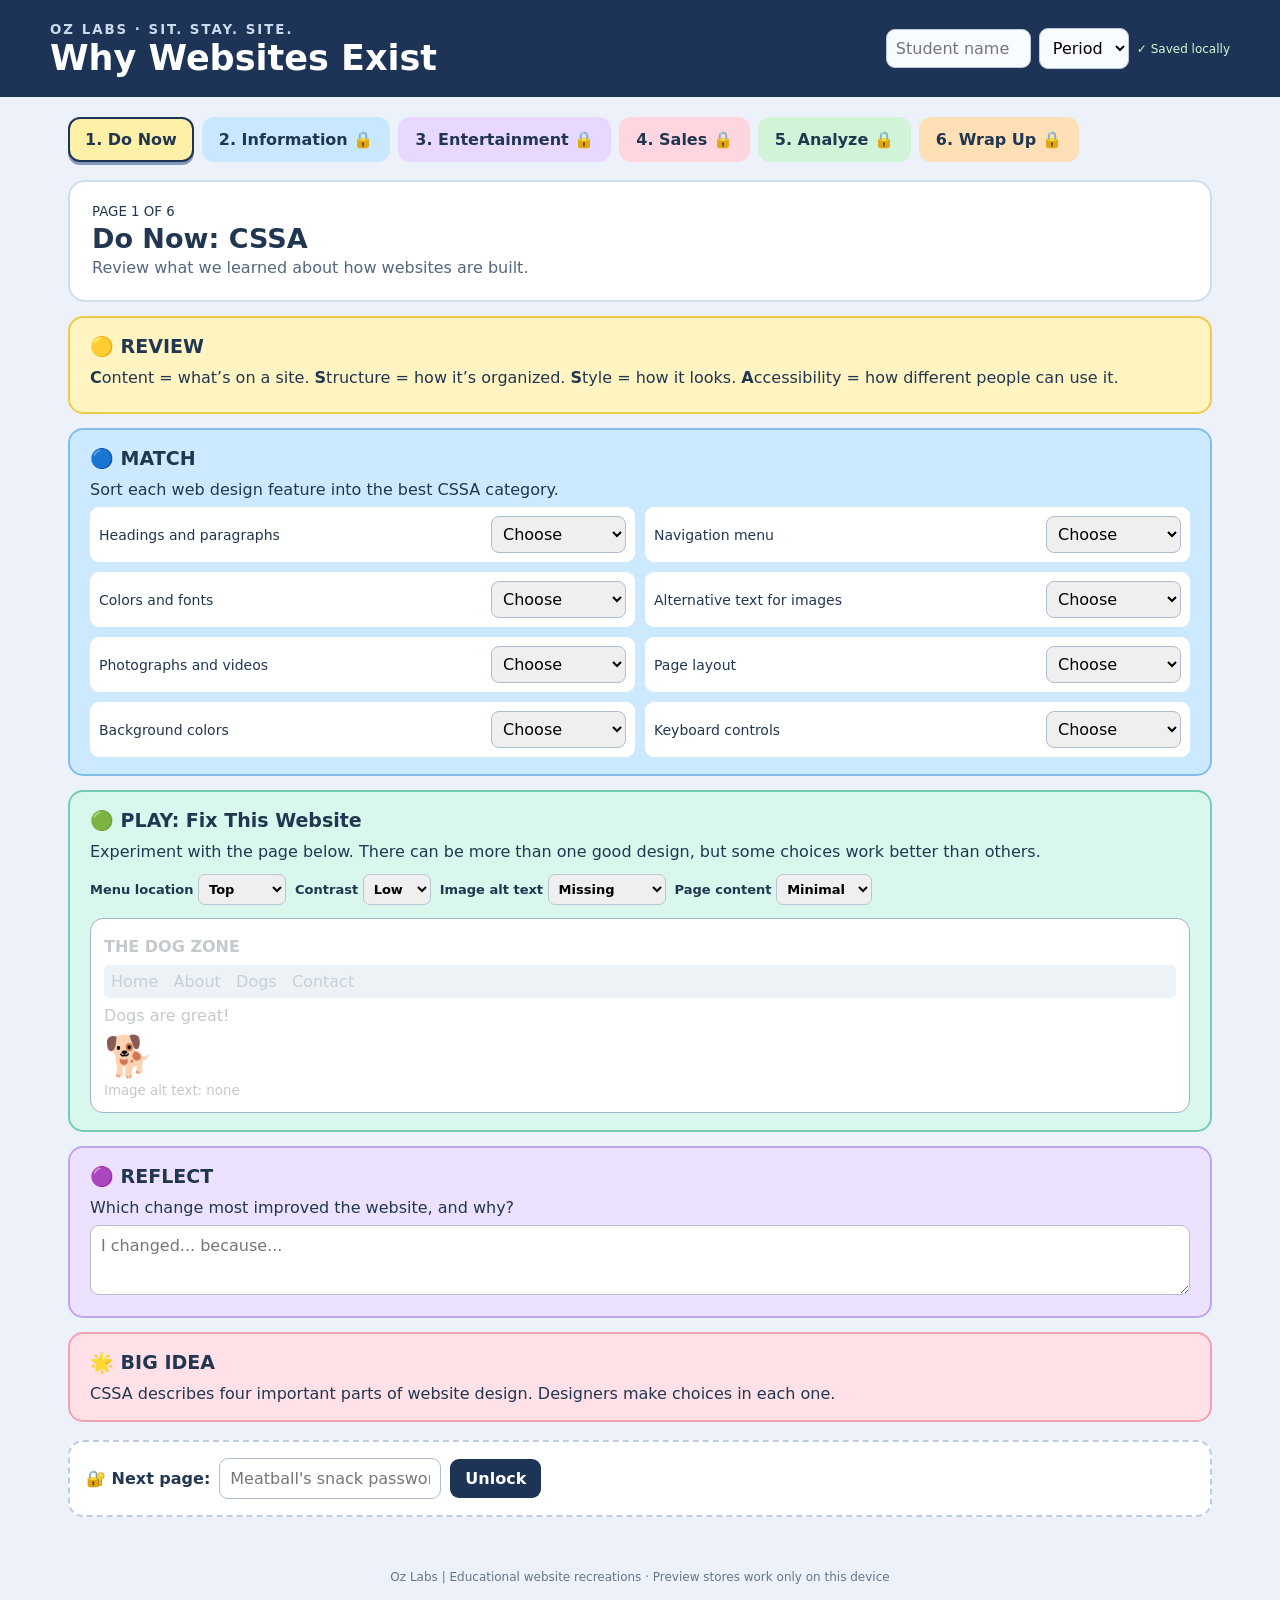
==== index.html @ d6fcd9b9 "Add files via upload" ====
<!doctype html><html lang="en"><head><meta charset="utf-8"><meta name="viewport" content="width=device-width,initial-scale=1"><title>Oz Labs | Why Websites Exist</title><link rel="stylesheet" href="style.css"></head><body>
<header class="head"><div><small>OZ LABS · SIT. STAY. SITE.</small><h1>Why Websites Exist</h1></div><div class="student"><input id="studentName" aria-label="Student name" placeholder="Student name"><select id="period" aria-label="Class period"><option value="">Period</option><option>2</option><option>6</option><option>7</option></select><span class="status" id="saveStatus">✓ Saved locally</span></div></header>
<div class="wrapper"><nav class="tabs" id="tabs"></nav><div id="pages"></div><footer class="foot">Oz Labs | Educational website recreations · Preview stores work only on this device</footer></div>
<script src="app.js"></script></body></html>
---- style.css ----
:root{--navy:#1d3456;--ink:#213650;--blue:#cde9ff;--yellow:#fff4c2;--purple:#ece2ff;--green:#dbf7e1;--pink:#ffe1e7;--bg:#edf2fa}*{box-sizing:border-box}body{margin:0;background:var(--bg);font-family:system-ui,'Segoe UI',Arial,sans-serif;color:var(--ink)}button,input,select,textarea{font:inherit}button{cursor:pointer}button:disabled{opacity:.45;cursor:not-allowed}.head{background:var(--navy);color:white;padding:19px max(18px,calc((100vw - 1180px)/2));display:flex;align-items:center;justify-content:space-between;gap:18px;flex-wrap:wrap}.head h1{font-size:clamp(24px,3vw,35px);margin:0}.head small{color:#cbd9ec;font-weight:750;letter-spacing:2px}.student{display:flex;gap:8px;align-items:center;flex-wrap:wrap}.student input,.student select{background:#f8fbff;border:1px solid #bccbdf;padding:9px;border-radius:9px;max-width:145px}.student select{max-width:115px}.status{font-size:12px;color:#d6f8d5}.wrapper{max-width:1180px;margin:20px auto;padding:0 18px}.tabs{display:flex;gap:8px;flex-wrap:wrap;margin-bottom:18px}.tabbtn{padding:11px 15px;border:2px solid transparent;border-radius:12px;font-weight:800;color:#213650;background:#dbe5f6}.tabbtn:nth-child(1){background:#fff0a8}.tabbtn:nth-child(2){background:#c7e8ff}.tabbtn:nth-child(3){background:#e8d8ff}.tabbtn:nth-child(4){background:#ffd5df}.tabbtn:nth-child(5){background:#d1f3d7}.tabbtn:nth-child(6){background:#ffdfb5}.tabbtn.active{border-color:var(--navy);box-shadow:0 3px 0 #829ab8}.locked:after{content:' 🔒'}.page{display:none}.page.active{display:block}.page-title{background:white;border:2px solid #d0dff0;border-radius:17px;padding:19px 22px;margin-bottom:14px}.page-title h2{font-size:27px;margin:3px 0}.page-title p{margin:4px 0;color:#53677e}.tile{padding:17px 20px;border-radius:15px;border:2px solid;margin-bottom:14px}.tile h3{font-size:19px;margin:0 0 10px}.learn{background:var(--yellow);border-color:#efcb49}.vocab{background:var(--blue);border-color:#81beed}.annotate{background:var(--green);border-color:#81ce9b}.reflect{background:var(--purple);border-color:#bea5ec}.bigidea{background:var(--pink);border-color:#f2a1b2}.play{background:#d9f7ed;border-color:#74cdb1}.tile p{margin:8px 0}.choice{display:block;background:#fff;border:1px solid #c5d5e4;border-radius:10px;padding:9px 12px;margin:7px 0;cursor:pointer}.choice input{margin-right:10px}.tile textarea{width:100%;min-height:70px;border:1px solid #b3bed3;border-radius:9px;padding:10px;resize:vertical}.unlock{display:flex;align-items:center;flex-wrap:wrap;gap:9px;margin:18px 0 25px;background:white;border:2px dashed #bdcce2;border-radius:15px;padding:16px}.unlock input{padding:10px;border:1px solid #acbed2;border-radius:9px}.primary,.smallbtn{border:0;background:var(--navy);color:white;border-radius:9px;padding:10px 15px;font-weight:750}.smallbtn{font-size:13px;padding:7px 11px}.ghost{background:white;color:var(--ink);border:1px solid #aec4da}.feedback{font-size:13px;font-weight:700}.match-grid{display:grid;grid-template-columns:repeat(2,minmax(0,1fr));gap:10px}.match-row{display:flex;justify-content:space-between;align-items:center;gap:8px;background:white;padding:9px;border-radius:9px}.match-row span{font-size:14px}.match-row select{min-width:120px;max-width:46%;border:1px solid #aebcd0;padding:7px;border-radius:8px}.fix-preview{background:#fff;border:1px solid #9eb2c9;border-radius:13px;padding:13px;min-height:135px}.fix-preview h4{margin:5px 0 9px}.fix-preview nav{padding:7px;border-radius:5px}.fix-controls{display:flex;gap:9px;flex-wrap:wrap;margin:13px 0}.fix-controls label{font-size:13px;font-weight:700}.fix-controls select{padding:6px;border-radius:7px;border:1px solid #bac6d4}.browser{border:2px solid #b6c5d9;border-radius:15px;overflow:hidden;background:white;color:#222;margin-top:9px}.chrometop{background:#dce4ed;padding:6px 12px;color:#4a5769}.chrome-tab{background:#f8fafb;display:inline-block;border-radius:8px 8px 0 0;padding:6px 13px;font-size:12px}.chrome-address{display:flex;align-items:center;gap:10px;padding:7px 0}.url{flex:1;background:#f8fafc;border-radius:20px;padding:6px 12px;font-size:12px}.site{height:360px;overflow:auto;background:white;position:relative}.fakehead{display:flex;align-items:center;gap:12px;padding:13px 18px;border-bottom:1px solid #ddd;position:sticky;top:0;background:white;z-index:2}.fakehead strong{font-size:20px}.fake-search{border:1px solid #ccc;border-radius:20px;padding:8px 14px;flex:1;color:#777}.fake-body{padding:17px}.fake-menu{display:flex;gap:8px;flex-wrap:wrap;margin:0 0 14px}.fake-menu span{background:#edf0f4;border-radius:7px;padding:7px 11px;font-size:12px;font-weight:700}.fake-grid{display:grid;grid-template-columns:repeat(3,minmax(0,1fr));gap:13px}.fake-card{min-width:0}.thumb{aspect-ratio:16/9;border-radius:9px;display:flex;align-items:center;justify-content:center;font-size:34px;background:linear-gradient(135deg,#abcef7,#e9b7f4)}.fake-card:nth-child(2) .thumb{background:linear-gradient(135deg,#b5e4bc,#ffe0a3)}.fake-card:nth-child(3) .thumb{background:linear-gradient(135deg,#f6c4aa,#f4e3a0)}.fake-card b{font-size:12px;display:block;margin-top:6px}.fake-card small{color:#777;font-size:11px}.web-el{position:relative;cursor:crosshair}.web-el:hover{outline:2px dashed #4c8bda;outline-offset:2px}.web-el.hilite{outline:4px solid #f5c400;outline-offset:1px;background-color:#fff5a2!important}.web-el.mark-pin:after,.web-el.mark-arrow:after{position:absolute;right:2px;top:2px;z-index:4;background:#d53c64;color:white;border:2px solid white;border-radius:50%;padding:3px 7px;font-size:12px;font-weight:900;content:attr(data-number);box-shadow:0 1px 5px #777}.web-el.mark-arrow:after{border-radius:7px;background:#197dc1;content:'➜ ' attr(data-number)}.web-el.focus{outline:4px solid #8b5cf6!important;outline-offset:3px}.editor{display:grid;grid-template-columns:minmax(0,1fr) 290px;gap:12px;margin-top:10px}.sidebar{background:#f8fbff;border:1px solid #c0d0e2;padding:11px;border-radius:12px;max-height:450px;overflow:auto}.toolbar{display:flex;gap:7px;flex-wrap:wrap;margin:7px 0}.toolbar button{border:1px solid #9fb7cf;border-radius:9px;background:white;padding:8px 11px;font-weight:700}.toolbar button.selected{background:#c8e6fc;border-color:#307dba}.note{background:white;border:1px solid #b3c9df;border-radius:10px;padding:10px;margin:9px 0}.note textarea{min-height:65px;font-size:13px}.note select{max-width:100%;padding:4px}.note-head{display:flex;justify-content:space-between;gap:6px;align-items:center}.note-head button{border:0;background:none;color:#ab2247;font-size:12px}.note small{color:#60738a}.question{background:#fff;border:1px solid #d1dbe7;border-radius:11px;padding:13px;margin:11px 0}.question select{padding:7px;border-radius:7px;border:1px solid #afc2d5;max-width:100%}.question textarea{margin-top:8px}.foot{text-align:center;font-size:12px;color:#63758a;padding:28px 8px}.list-inline{display:flex;gap:7px;flex-wrap:wrap}.notice{background:#fff5d8;border:1px solid #e8cc6c;padding:9px 12px;border-radius:9px;font-size:13px;margin:12px 0}#teacherNote{font-size:12px;color:#52657c}@media(max-width:750px){.editor,.match-grid{grid-template-columns:1fr}.fake-grid{grid-template-columns:repeat(2,minmax(0,1fr))}.head{padding:16px}.site{height:310px}.sidebar{max-height:none}}
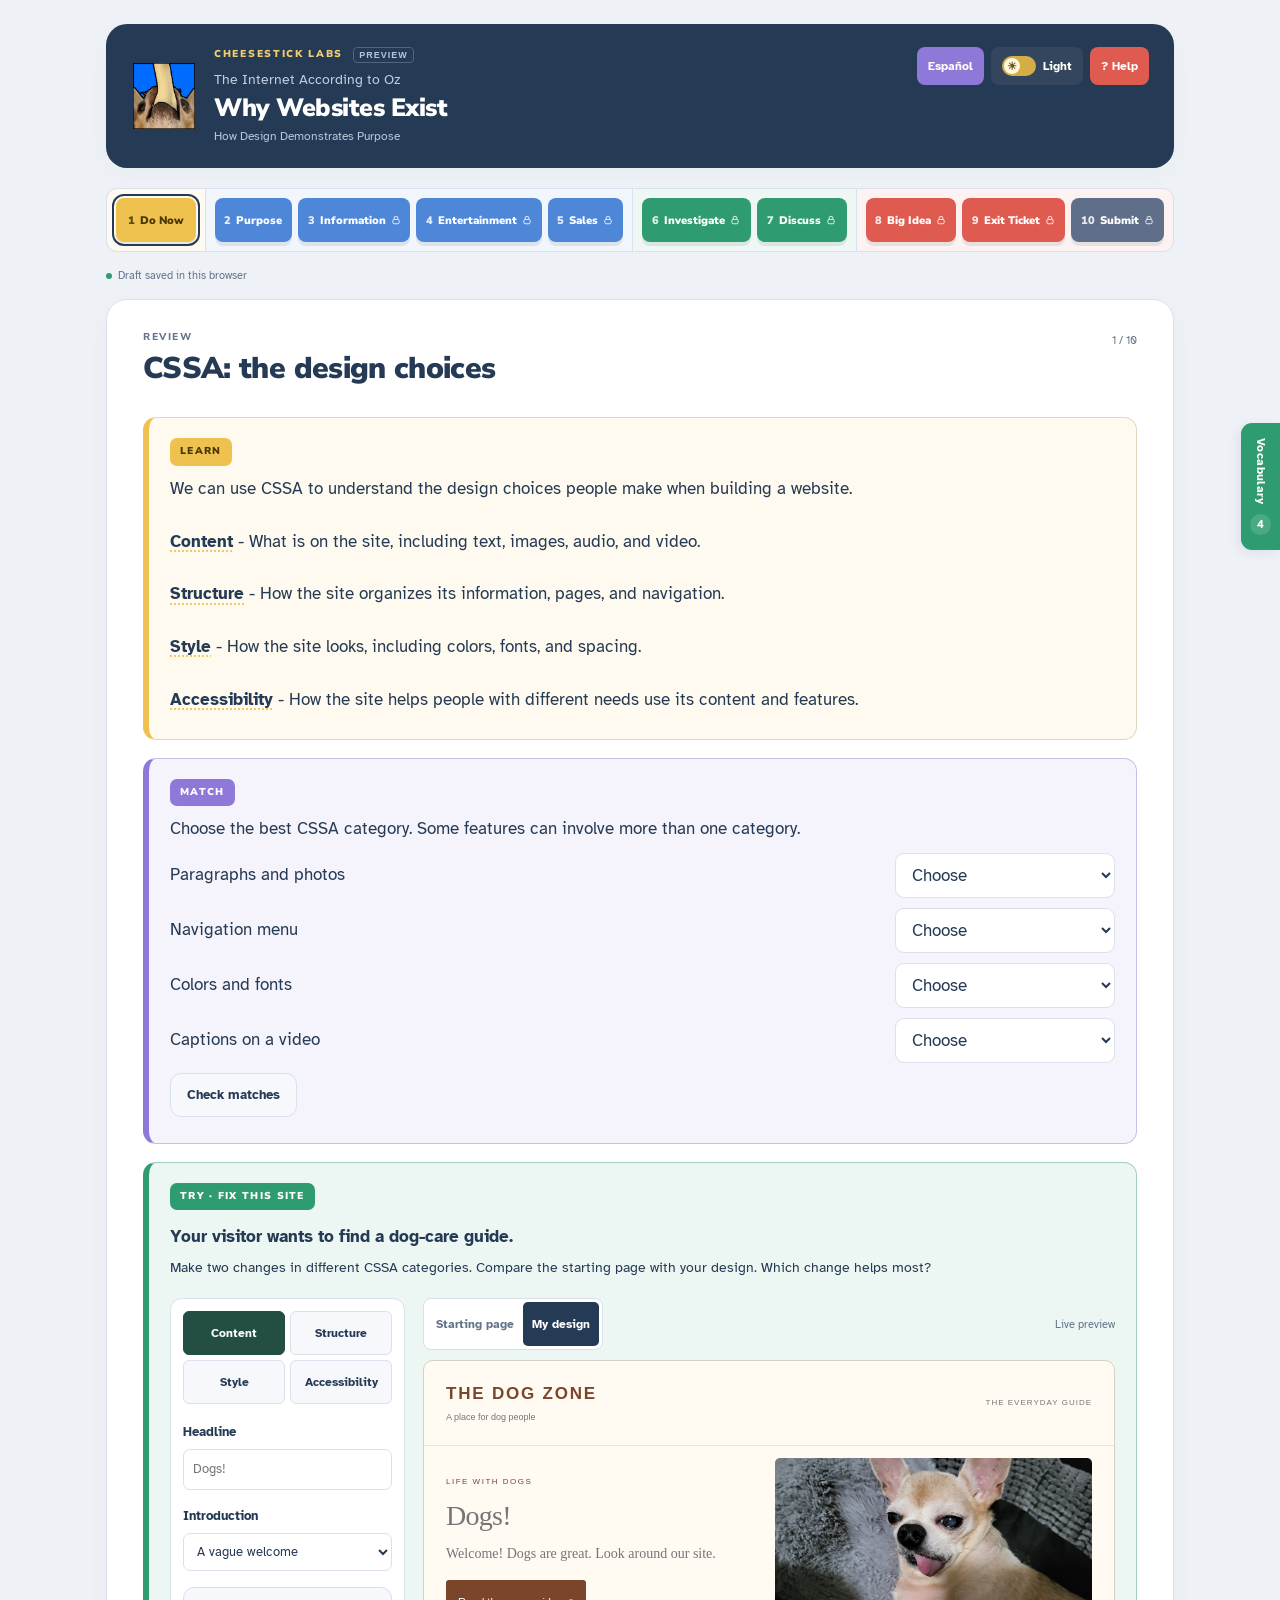
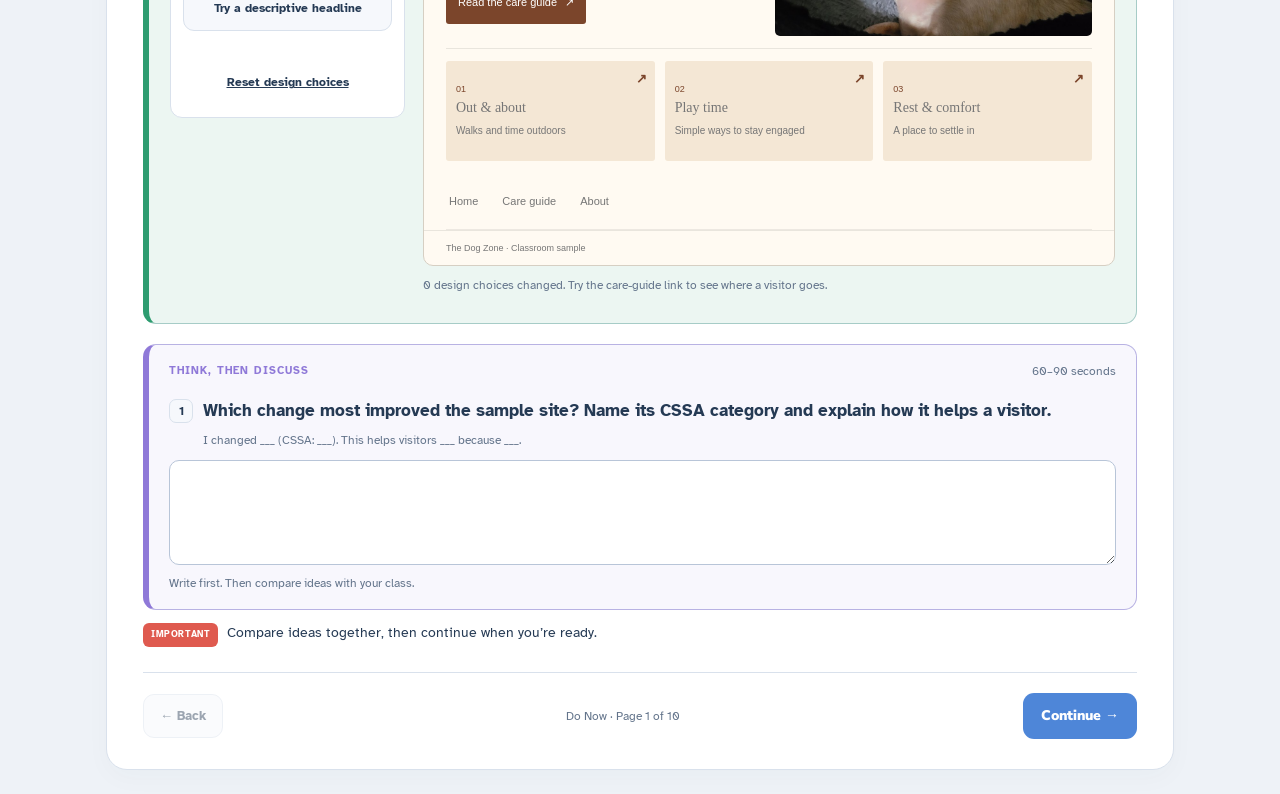
==== commit 952210ca: "Add files via upload" ====
--- a/index.html
+++ b/index.html
@@ -1,4 +1,15 @@
-<!doctype html><html lang="en"><head><meta charset="utf-8"><meta name="viewport" content="width=device-width,initial-scale=1"><title>Oz Labs | Why Websites Exist</title><link rel="stylesheet" href="style.css"></head><body>
-<header class="head"><div><small>OZ LABS · SIT. STAY. SITE.</small><h1>Why Websites Exist</h1></div><div class="student"><input id="studentName" aria-label="Student name" placeholder="Student name"><select id="period" aria-label="Class period"><option value="">Period</option><option>2</option><option>6</option><option>7</option></select><span class="status" id="saveStatus">✓ Saved locally</span></div></header>
-<div class="wrapper"><nav class="tabs" id="tabs"></nav><div id="pages"></div><footer class="foot">Oz Labs | Educational website recreations · Preview stores work only on this device</footer></div>
-<script src="app.js"></script></body></html>
+<!doctype html>
+<html lang="en"><head><meta charset="utf-8"><meta name="viewport" content="width=device-width,initial-scale=1"><meta name="color-scheme" content="light dark"><title>Cheesestick Labs · Why Websites Exist</title><link rel="stylesheet" href="styles.css"><link rel="stylesheet" href="fix-site.css"><link rel="stylesheet" href="annotator.css"></head><body>
+<a href="#lesson" class="skip">Skip to lesson</a>
+<div class="app-shell">
+ <header class="topbar"><div class="brand"><div class="logo"><img src="assets/cheesestick-labs.png" alt="Cheesestick Labs" width="202" height="211"></div><div class="brand-text"><div class="brandline">CHEESESTICK LABS <span class="preview-tag">PREVIEW</span></div><div class="series" id="series"></div><h1 id="lesson-title"></h1><div class="subtitle" id="subtitle"></div></div></div><div class="header-tools"><div class="utilities"><button id="language" class="language">Español</button><button id="theme" class="theme" aria-label="Switch color theme"><span class="theme-track"><span class="theme-thumb">☀</span></span><span id="theme-label">Light</span></button><button id="help" class="help">? <span data-i="help">Help</span></button></div></div></header>
+ <div class="nav-wrap"><div class="lesson-map-scroll"><nav id="page-nav" aria-label="Lesson pages"></nav></div><div class="session-line"><span class="draft" id="draft-status" role="status"></span><span id="theme-note"></span></div></div>
+ <main id="lesson" tabindex="-1"></main>
+</div>
+<button class="vocab-tab" id="vocab-toggle" aria-controls="vocab-drawer" aria-expanded="false"><span data-i="vocabulary">Vocabulary</span><span id="vocab-count">0</span></button>
+<aside id="vocab-drawer" class="vocab-drawer" aria-labelledby="vocab-heading" hidden><div class="drawer-heading"><div><span class="eyebrow" data-i="keepHandy">KEEP HANDY</span><h2 id="vocab-heading" data-i="vocabulary">Vocabulary</h2></div><button class="icon-button" id="vocab-close" aria-label="Close vocabulary">×</button></div><p class="muted" data-i="vocabIntro">Your glossary grows as you visit each topic.</p><dl id="vocab-list"></dl></aside>
+<dialog id="checkpoint" class="checkpoint" aria-labelledby="checkpoint-question"><form id="checkpoint-form"><div class="dialog-top"><span class="eyebrow" data-i="teacherCheckpoint">TEACHER CHECKPOINT</span><button type="button" class="icon-button" data-close="checkpoint" aria-label="Close">×</button></div><span class="dialog-symbol">✦</span><h2 id="checkpoint-question"></h2><p id="checkpoint-hint" class="muted"></p><label for="checkpoint-answer" data-i="yourAnswer">Your answer</label><div class="unlock-row"><input id="checkpoint-answer" type="text" autocomplete="off" autocapitalize="off" spellcheck="false" required><button class="primary" data-i="unlock">Unlock →</button></div><p class="dialog-note" data-i="passwordNote">Your teacher will share the answer when it’s time to move on.</p><p id="checkpoint-status" role="status"></p></form></dialog>
+<dialog id="help-dialog"><div class="dialog-top"><span class="eyebrow" data-i="aLittleHelp">A LITTLE HELP</span><button class="icon-button" data-close="help-dialog" aria-label="Close">×</button></div><h2 data-i="howThisWorks">How this lab works</h2><div id="help-content"></div><div class="help-actions"><button id="print-worksheet" class="secondary" data-i="worksheet">Print blank worksheet</button><button data-close="help-dialog" class="primary" data-i="gotIt">Got it</button></div></dialog>
+<div class="toast" id="toast" role="status" hidden></div>
+<div id="print-area"></div>
+<script src="lesson.js"></script><script src="fix-site.js"></script><script src="annotator.js"></script><script src="purpose.js"></script><script src="app.js"></script></body></html>
--- a/styles.css
+++ b/styles.css
@@ -0,0 +1,27 @@
+@import url('https://fonts.googleapis.com/css2?family=Atkinson+Hyperlegible:wght@400;700&family=Nunito+Sans:wght@600;700;800;900&display=swap');
+:root{color-scheme:light;--bg:#eef2f7;--surface:#fff;--soft:#f6f8fc;--field:#fff;--ink:#253a54;--muted:#63748b;--line:#d9e1ec;--header:#253a54;--blue:#4e86d8;--green:#2e9c70;--gold:#efc24f;--red:#df5a4f;--purple:#8f79d8;--slate:#5f6f89;--shadow:0 8px 26px #253a5407;--activity:#f7faff;--grid:#d6e1f0;--node:#fff}
+:root[data-theme=dark]{color-scheme:dark;--bg:#151e2b;--surface:#202d3e;--soft:#1b2737;--field:#172333;--ink:#e0e8f4;--muted:#acbdd3;--line:#3a4b61;--header:#111a27;--shadow:0 8px 26px #0d17231c;--activity:#182638;--grid:#35485f;--node:#25374d}
+*{box-sizing:border-box}body{margin:0;background:var(--bg);color:var(--ink);font:17px/1.55 'Atkinson Hyperlegible','Segoe UI',sans-serif}button,input,textarea,select{font:inherit}button,a,select,input,textarea{-webkit-tap-highlight-color:transparent}button{cursor:pointer;min-height:44px;border:0;font-weight:700;border-radius:11px;padding:10px 16px;transition:filter .15s,transform .15s}button:hover{filter:brightness(1.05)}button:active{transform:translateY(1px)}button:disabled{opacity:.45;cursor:not-allowed}button:focus-visible,a:focus-visible,input:focus-visible,textarea:focus-visible,select:focus-visible{outline:3px solid var(--gold);outline-offset:4px}a{color:var(--blue);text-underline-offset:3px}h1,h2,h3,.nav-button,.block-label,.primary,.brandline{font-family:'Nunito Sans','Segoe UI',sans-serif}h1,h2,h3{line-height:1.2}h2{font-size:30px;font-weight:900;letter-spacing:-.65px;margin:7px 0 12px}h3{font-size:20px;margin:0 0 9px}p{margin:0 0 14px}p:last-child{margin-bottom:0}.app-shell{max-width:1160px;margin:auto;padding:24px 46px 0}.topbar{border-radius:21px;background:var(--header);padding:23px 25px;color:#fff;display:flex;align-items:center;justify-content:space-between;gap:20px;box-shadow:var(--shadow)}.brand{display:flex;gap:17px;align-items:center}.logo{flex:none;width:66px;height:66px;background:#34475f;border:1px solid #4d6078;border-radius:18px;padding:5px;transform:rotate(-5deg)}.logo svg{width:100%;height:100%}.brandline{font-size:10px;letter-spacing:1.7px;font-weight:900;color:#f2cd6d;display:flex;gap:10px;align-items:center}.preview-tag{font:700 9px 'Segoe UI',sans-serif;letter-spacing:1px;color:#b5c7de;border:1px solid #53647c;border-radius:4px;padding:2px 5px}.series{font-size:14px;color:#c1cede;margin-top:6px}h1{font-size:25px;font-weight:900;letter-spacing:-.5px;margin:2px 0 4px}.subtitle{font-size:12px;color:#b9c8dc}.header-tools{flex:none;align-self:stretch;display:flex;flex-direction:column;justify-content:space-between;gap:15px;align-items:flex-end}.utilities{display:flex;gap:7px;align-items:center}.utilities button{font-size:12px;padding:8px 11px;min-height:38px;border-radius:8px;color:white}.language{background:#8f79d8}.help{background:#df5a4f}.theme{display:flex;gap:7px;align-items:center;background:#34465d}.theme-track{background:#d4ad44;width:34px;height:20px;border-radius:15px;display:block;padding:2px;transition:background .2s}.theme-thumb{display:grid;place-items:center;background:#fff8df;color:#705010;width:16px;height:16px;border-radius:50%;font-size:11px;transition:transform .2s}[data-theme=dark] .theme-track{background:#617a9f}[data-theme=dark] .theme-thumb{transform:translateX(14px);background:#e4edff;color:#324b69}.pacing{display:flex;gap:8px;align-items:center;font-size:11px;color:#c1cede}.pacing select{background:#34465d;color:#edf3fa;border:1px solid #53647c;border-radius:6px;padding:5px;font-size:11px}.nav-wrap{padding:20px 0 15px}nav{display:flex;gap:8px;flex-wrap:wrap}.nav-button{background:var(--tab);color:#fff;border-radius:12px;padding:12px 13px;font-size:12px;font-weight:900;box-shadow:0 4px 0 #23364d18;display:flex;gap:7px;align-items:center}.nav-button.gold{color:#493800}.nav-button[aria-current=page]{outline:3px solid var(--ink);outline-offset:2px}.nav-num{opacity:.85}.lock{width:12px;height:12px;opacity:.85}.session-line{display:flex;align-items:center;justify-content:space-between;gap:12px;font-size:11px;color:var(--muted);margin-top:15px;flex-wrap:wrap}.draft::before{content:'';display:inline-block;width:6px;height:6px;background:var(--green);border-radius:50%;margin-right:6px}.draft.error::before{background:var(--red)}main{background:var(--surface);border:1px solid var(--line);border-radius:21px;padding:30px 36px;box-shadow:var(--shadow);min-height:450px;scroll-margin-top:15px}main:focus{outline:none}.page-top{display:flex;gap:18px;justify-content:space-between;align-items:start;margin-bottom:18px}.eyebrow{font:800 10px 'Nunito Sans',sans-serif;letter-spacing:1.6px;color:var(--muted)}.page-count{font-size:11px;color:var(--muted);white-space:nowrap;margin-top:2px}.lead{color:var(--muted);max-width:780px;font-size:17px}.block{--tone:var(--gold);border:1px solid color-mix(in srgb,var(--tone) 30%,var(--line));border-left:6px solid var(--tone);background:color-mix(in srgb,var(--tone) 9%,var(--surface));padding:18px 21px;border-radius:13px;margin:18px 0}.block-label{display:inline-block;font-size:10px;font-weight:900;letter-spacing:1.3px;background:var(--tone);color:white;border-radius:7px;padding:6px 10px;margin-bottom:10px}.learn{--tone:var(--gold)}.learn .block-label{color:#493800}.observe{--tone:var(--blue)}.try{--tone:var(--green)}.review{--tone:var(--purple)}.important{--tone:var(--red)}.block p{margin-bottom:8px}.more-row{display:flex;gap:15px;flex-wrap:wrap;margin-top:8px;align-items:center}.learn-more{margin-top:8px}.learn-more summary{cursor:pointer;font-size:13px;color:var(--ink);font-weight:700}.learn-more p{font-size:14px;color:var(--muted);margin-top:8px}.slide-link{font-size:13px}.activity-area{background:var(--activity);border:1px solid var(--line);border-radius:12px;padding:18px;margin-top:13px}.activity-head{display:flex;gap:10px;align-items:center;justify-content:space-between;flex-wrap:wrap;margin-bottom:10px}.activity-head p{margin:0}.caption{font-size:12px;color:var(--muted)}.route-compare{display:grid;grid-template-columns:1fr 1fr;gap:12px}.route-option{padding:13px 15px;background:var(--node);border:1px solid var(--line);border-radius:10px}.route-letters{display:flex;gap:10px;align-items:center;font-weight:700;font-size:17px}.route-letters span{color:var(--muted);font-size:12px}.route-total{font:900 29px 'Nunito Sans',sans-serif;line-height:1.3;margin-top:8px}.route-total small{font:400 13px 'Atkinson Hyperlegible',sans-serif;color:var(--muted)}.route-option.better{border-color:var(--green)}.route-option.better .route-total{color:var(--green)}[data-theme=dark] .route-option.better .route-total{color:#63d5a4}.slider-label{display:flex;justify-content:space-between;gap:12px;font-size:14px;margin:18px 0 5px}.slider-label output{font-weight:700}input[type=range]{width:100%;accent-color:var(--green);margin:5px 0 0;min-height:25px}.slider-hints{display:flex;justify-content:space-between;font-size:11px;color:var(--muted)}.result-line{background:color-mix(in srgb,var(--green) 10%,var(--surface));padding:10px 13px;border-radius:8px;font-size:14px;margin-top:12px;min-height:42px}.question{border-top:1px solid var(--line);padding-top:19px;margin-top:23px}.question-label{display:flex;gap:10px;align-items:start;font-weight:700;line-height:1.4;margin-bottom:8px}.q-number{display:grid;place-items:center;width:24px;height:24px;flex:none;background:var(--soft);border:1px solid var(--line);border-radius:7px;font-size:12px}.question .caption{margin:0 0 10px 34px}.question textarea{display:block;width:100%;resize:vertical;background:var(--field);border:1px solid #b8c5d8;color:var(--ink);padding:12px 14px;border-radius:10px;min-height:76px}.question.deep{border:1px solid color-mix(in srgb,var(--purple) 45%,var(--line));border-left:6px solid var(--purple);background:color-mix(in srgb,var(--purple) 6%,var(--surface));padding:17px 20px;border-radius:13px;margin-top:20px}.think-heading{display:flex;justify-content:space-between;gap:10px;margin-bottom:9px}.think-heading strong{font-size:11px;color:var(--purple);letter-spacing:1px}.discussion-cue{font-size:12px;color:var(--muted);margin-top:9px}.pause-line{font-size:14px;padding:12px 0 0;display:flex;gap:9px;align-items:start}.pause-line strong{color:var(--red)}.page-bottom{display:flex;justify-content:space-between;gap:15px;align-items:center;margin-top:25px;padding-top:20px;border-top:1px solid var(--line)}.primary{background:var(--blue);color:white;font-size:14px;font-weight:900;padding:12px 18px}.secondary{background:var(--soft);border:1px solid var(--line);color:var(--ink);font-size:13px}.page-bottom .caption{text-align:center}.next-wrap{display:flex;align-items:center;gap:8px}.next-wrap svg{width:12px;height:12px}.vocab-tab{position:fixed;right:0;top:47%;z-index:15;writing-mode:vertical-rl;display:flex;gap:10px;align-items:center;background:var(--green);color:white;border-radius:11px 0 0 11px;padding:15px 9px;font-size:12px;letter-spacing:.4px;box-shadow:-3px 3px 12px #15213112}.vocab-tab span:last-child{display:grid;place-items:center;background:#ffffff24;border-radius:50%;width:21px;height:21px;writing-mode:horizontal-tb;font-size:11px}.vocab-drawer{position:fixed;right:0;top:0;bottom:0;width:min(365px,90vw);background:var(--surface);border-left:1px solid var(--line);box-shadow:-14px 0 50px #111a2730;z-index:25;padding:30px 26px;overflow-y:auto}.drawer-heading{display:flex;justify-content:space-between;align-items:start;gap:15px}.vocab-drawer h2{font-size:26px}.vocab-drawer dt{font-weight:700;color:var(--green);margin-top:22px}.vocab-drawer dd{margin:5px 0 0;font-size:15px}.vocab-drawer .term-page{font-size:11px;color:var(--muted);margin-top:4px}.icon-button{font-size:25px;line-height:1;width:40px;min-height:40px;padding:5px;color:var(--muted);background:var(--soft);flex:none}.vocab-link{padding:0;border:0;background:none;min-height:0;display:inline;color:inherit;font:inherit;font-weight:700;text-decoration:underline dotted var(--gold);text-underline-offset:4px}footer{padding:23px;text-align:center;color:var(--muted);font-size:12px}footer a{color:inherit}dialog{width:min(480px,calc(100% - 32px));border:1px solid var(--line);border-radius:19px;background:var(--surface);color:var(--ink);padding:27px;box-shadow:0 20px 100px #0b162355}dialog::backdrop{background:#111a2799;backdrop-filter:blur(4px)}dialog h2{font-size:26px}.dialog-top{display:flex;align-items:center;justify-content:space-between;gap:12px;margin-bottom:12px}.dialog-symbol{display:grid;place-items:center;background:color-mix(in srgb,var(--gold) 18%,var(--surface));color:var(--gold);width:42px;height:42px;border-radius:12px;font-size:28px;margin-bottom:15px}.muted{color:var(--muted);font-size:14px}.unlock-row{display:flex;gap:8px;margin-top:7px}.unlock-row input{min-width:0;width:100%}.unlock-row button{flex:none}input:not([type=range]),select{border:1px solid var(--line);background:var(--field);color:var(--ink);padding:10px 12px;border-radius:9px}dialog label{font-size:13px;font-weight:700}.dialog-note{font-size:12px;color:var(--muted);margin-top:13px}#checkpoint-status{font-size:13px;color:var(--red);margin-top:10px}.help-entry{margin:18px 0}.help-entry h3{font-size:16px}.help-entry p{font-size:14px;color:var(--muted)}.help-actions{display:flex;gap:9px;flex-wrap:wrap;justify-content:space-between;margin-top:23px}.toast{position:fixed;left:50%;bottom:22px;transform:translateX(-50%);background:var(--ink);color:var(--surface);padding:12px 20px;border-radius:10px;box-shadow:var(--shadow);z-index:50;max-width:90%;font-size:14px}.router-map{display:block;width:100%;height:auto;max-height:210px}.map-line{stroke:var(--grid);stroke-width:4;fill:none;stroke-linecap:round}.map-line.active{stroke:var(--blue)}.map-line.closed{stroke:var(--red);stroke-dasharray:6 7;opacity:.5}.map-node{fill:var(--node);stroke:var(--line);stroke-width:2}.map-node.router{stroke:var(--blue)}.router-map text{fill:var(--ink);font-family:'Nunito Sans',sans-serif;font-weight:800;font-size:14px}.router-map .edge-label{font:12px 'Atkinson Hyperlegible',sans-serif;fill:var(--muted)}.packet-dot{fill:var(--gold);stroke:var(--surface);stroke-width:3}.activity-controls{display:flex;gap:8px;align-items:center;flex-wrap:wrap;margin-top:9px}.activity-controls .primary{background:var(--green)}.toggle-link{background:var(--node);color:var(--ink);border:1px solid var(--line);font-size:13px}.toggle-link[aria-pressed=true]{border-color:var(--red);color:var(--red)}.message-scene{display:flex;justify-content:center;align-items:center;gap:18px;padding:20px 10px}.message-device{background:var(--node);border:2px solid var(--line);border-radius:16px;padding:20px;min-width:130px;text-align:center}.message-device .device-icon{font-size:26px;margin-bottom:8px}.message-device strong{display:block;font-size:15px}.message-device small{color:var(--muted);font-size:12px}.message-trail{color:var(--blue);letter-spacing:5px;position:relative;overflow:hidden;min-width:75px;text-align:center}.message-trail:after{content:'●';position:absolute;left:-10%;color:var(--gold);animation:message 3s linear infinite}@keyframes message{to{left:110%}}.review-prompt{font-size:14px}.workbench{display:grid;grid-template-columns:1fr 1fr;gap:20px;align-items:start}.tile-pool{display:flex;gap:7px;flex-wrap:wrap;align-items:center}.route-tile{background:var(--node);color:var(--ink);border:2px solid var(--blue);border-radius:9px;width:52px;min-height:49px;cursor:grab;touch-action:none;font:900 17px 'Nunito Sans',sans-serif}.route-tile[aria-pressed=true]{background:var(--blue);color:white}.drop-slot{display:flex;align-items:center;justify-content:center;gap:8px;background:var(--field);border:2px dashed var(--line);border-radius:11px;min-height:75px;padding:10px;margin-top:8px;flex-wrap:wrap}.drop-slot.over{border-color:var(--green);background:color-mix(in srgb,var(--green) 9%,var(--surface))}.path-stop{display:flex;gap:8px;align-items:center;font-weight:700}.path-stop button{min-height:35px;padding:4px 10px;background:var(--blue);color:white;border-radius:7px}.test-history{border-top:1px solid var(--line);margin-top:15px;padding-top:12px;font-size:13px}.test-history ol{margin:7px 0 0;padding-left:22px}.history-row{padding:3px 0}.history-cost{font-weight:700;color:var(--green)}.task-steps{display:flex;gap:13px;flex-wrap:wrap;margin:15px 0;color:var(--muted);font-size:12px}.task-steps span{display:flex;align-items:center;gap:5px}.task-steps b{display:grid;place-items:center;width:20px;height:20px;border-radius:50%;background:var(--soft);color:var(--ink)}.submit-fields{display:grid;grid-template-columns:2fr 1fr;gap:16px;margin:20px 0}.submit-fields label{font-size:13px;font-weight:700;display:block;margin-bottom:6px}.submit-fields input,.submit-fields select{width:100%}.response-summary{border:1px solid var(--line);border-radius:12px;overflow:hidden;margin:19px 0}.summary-row{display:flex;justify-content:space-between;align-items:center;gap:10px;padding:12px 16px;font-size:14px;border-bottom:1px solid var(--line)}.summary-row:last-child{border-bottom:0}.summary-row button{background:none;color:var(--blue);font-size:13px;padding:2px 4px;min-height:30px}.summary-stat{font-size:12px;color:var(--muted)}.submit-actions{display:flex;gap:9px;flex-wrap:wrap}.submit-note{margin-top:14px;padding:14px 16px;border-radius:10px;background:var(--soft);border:1px solid var(--line);font-size:14px}.submit-note.success{border-color:var(--green)}.preview-notice{font-size:13px;color:var(--muted);border-left:3px solid var(--gold);padding-left:12px;margin:18px 0}.skip{position:absolute;top:-100px;background:var(--surface);padding:12px;z-index:100}.skip:focus{top:10px}#print-area{display:none}[hidden]{display:none!important}.drag-ghost{position:fixed;pointer-events:none;z-index:60;background:var(--blue);color:white;padding:10px 17px;border-radius:10px;font-weight:700;box-shadow:0 6px 20px #111a2755}
+@media(min-width:1400px){.app-shell{max-width:1210px}}@media(max-width:950px){.topbar{align-items:flex-start}.brand{align-items:flex-start}.header-tools{gap:15px}.app-shell{padding:18px 42px 0 18px}h1{font-size:23px}.utilities{flex-wrap:wrap;justify-content:flex-end}.nav-button{padding:11px;font-size:11px}main{padding:26px}}
+@media(max-width:680px){body{font-size:16px}.app-shell{padding:10px 34px 0 10px}.topbar{padding:18px;flex-direction:column;gap:17px;border-radius:16px}.logo{width:47px;height:47px;border-radius:13px}.brand{gap:11px}.brandline{font-size:9px}.series{font-size:12px}h1{font-size:21px}.subtitle{font-size:11px}.header-tools{flex-direction:row;align-items:center;align-self:stretch;flex-wrap:wrap}.utilities button{font-size:11px}.pacing{font-size:10px}nav{gap:7px}.nav-button{flex:1 1 28%;justify-content:center;font-size:10px;padding:10px 6px}.session-line{font-size:10px}#theme-note{display:none}main{padding:21px 17px;border-radius:16px}h2{font-size:25px}.page-top{gap:8px}.eyebrow{font-size:9px;letter-spacing:1px}.page-count{font-size:10px}.lead{font-size:16px}.block{padding:15px;border-left-width:5px}.route-compare{gap:8px}.route-option{padding:12px}.route-letters{gap:6px;font-size:15px}.route-total{font-size:26px}.workbench{grid-template-columns:1fr;gap:12px}.question.deep{padding:15px}.page-bottom{gap:8px}.page-bottom .caption{display:none}.primary{padding:11px 14px}.vocab-tab{padding:12px 6px;font-size:11px}.message-scene{gap:10px;padding:15px 0}.message-device{min-width:90px;padding:12px}.message-trail{min-width:38px;letter-spacing:2px}.message-device strong{font-size:13px}.message-device small{font-size:11px}.submit-fields{grid-template-columns:1fr}.router-map{min-height:150px}.activity-area{padding:12px}.think-heading strong{font-size:10px}.think-heading .caption{font-size:10px}footer{font-size:11px;padding:20px 0}dialog{padding:21px}.unlock-row{flex-wrap:wrap}.unlock-row button{width:100%}}
+.pause-line .pause-label{background:var(--red);color:#fff;border-radius:6px;padding:5px 8px;letter-spacing:.6px;font-size:9px;flex:none;margin-top:1px}
+@media(max-width:680px){.router-map{min-height:0}.router-map text{font-size:30px}.router-map .edge-label{font-size:27px}.pause-line{flex-direction:column;gap:6px;align-items:start}}
+@media(prefers-reduced-motion:reduce){*,*::before,*::after{animation:none!important;transition:none!important;scroll-behavior:auto!important}}
+@media print{body{background:white;color:#17263b;font:12pt/1.4 Arial,sans-serif}.app-shell,.vocab-tab,.vocab-drawer,dialog,.toast{display:none!important}#print-area{display:block}#print-area h1{font:700 22pt Arial;color:#17263b}#print-area h2{font:700 17pt Arial;margin-top:24px}#print-area section{break-after:page}#print-area section:last-child{break-after:auto}#print-area .print-question{margin:17px 0;break-inside:avoid}#print-area .write-lines{height:75px;border-bottom:1px solid #999}#print-area p{color:#17263b}#print-area svg{max-width:100%;height:auto}.print-note{font-size:10pt}}
+.match-line{display:grid;grid-template-columns:1fr 220px;gap:15px;align-items:center;margin:10px 0}.fix-controls{display:flex;gap:12px;flex-wrap:wrap}.fix-controls label{display:grid;gap:5px;font-size:14px}.fix-demo{padding:20px;background:white;color:#17263b;border:1px solid #bdc7d7;margin-top:15px;border-radius:10px}.fix-demo.low-contrast{color:#c1c8cc}.fix-menu{padding:10px;background:#e5edf3;margin:12px 0}.annotation-tools{display:flex;gap:8px;align-items:center;flex-wrap:wrap;margin:15px 0}.annotation-tools span{font-size:13px}.annotation-tools [aria-pressed=true]{background:var(--green);color:white;border-color:var(--green)}.evidence-workspace{display:grid;grid-template-columns:minmax(0,1.5fr) minmax(250px,1fr);gap:20px;align-items:start}.mock-browser{border:1px solid #bdc7d7;border-radius:12px;overflow:hidden;background:white;color:#17263b}.mock-address{background:#e6ebf1;padding:10px;font-size:12px}.mock-address span{display:block;color:#53647c}.mock-site{padding:16px}.web-feature{display:block;position:relative;text-align:left;background:white;color:#17263b;border:2px solid transparent;border-radius:7px;padding:10px;width:100%;margin-bottom:8px;min-height:44px}.web-feature:hover{border-color:#2470bd}.web-feature:focus-visible{outline:3px solid #2470bd;outline-offset:2px}.web-feature p{font-size:14px;margin:8px 0}.web-feature[data-feature=brand]{font-size:23px}.web-feature[data-feature=menu]{background:#edf4fb;font-size:13px}.web-feature[data-feature=access]{font-size:13px;background:#eff8f2}.web-feature[data-feature=secondary]{background:#fff5dc;font-size:14px}.mock-grid{display:grid;grid-template-columns:1fr 1fr;gap:8px}.mock-grid .web-feature{border:1px solid #c4cedb;min-height:160px}.mock-grid strong{font-size:17px}.search-demo{display:block;padding:8px;border:1px solid #9faec3;border-radius:20px;color:#53647c;font-size:14px}.mock-action{display:inline-block;background:#1e5ca4;color:white;border-radius:6px;padding:7px 9px;font-size:13px}.markers{display:block;color:#a3281f;font-weight:bold;font-size:13px;margin-top:5px}.web-feature.highlighted{background:#fff39b}.evidence-note{border:1px solid var(--line);border-left:4px solid var(--green);border-radius:8px;padding:12px;margin-bottom:13px;font-size:13px}.evidence-note label{display:grid;gap:5px;margin-top:10px}.evidence-note textarea{width:100%;background:var(--field);color:var(--ink);padding:10px;border:1px solid var(--line);border-radius:7px;margin-bottom:10px}.evidence-note strong{overflow-wrap:anywhere}.evidence-note button{font-size:12px;padding:7px}.evidence-workspace aside{max-height:650px;overflow:auto;scrollbar-gutter:stable}.evidence-workspace aside h3{font-size:18px}@media(max-width:900px){.evidence-workspace{grid-template-columns:1fr}.evidence-workspace aside{max-height:none}.match-line{grid-template-columns:1fr}.mock-grid{grid-template-columns:1fr 1fr}}@media(max-width:500px){.mock-grid{grid-template-columns:1fr}}
+
+
+.learn-topic{display:block;font-size:23px;font-weight:800;line-height:1.3;margin:2px 0 16px}.learn-detail{display:block;margin:12px 0;line-height:1.65}.learn-detail:last-child{margin-bottom:0}
+
+.logo{transform:none;background:transparent;border:0;border-radius:0;padding:0;overflow:visible}.logo img{display:block;width:100%;height:100%;object-fit:contain}.app-shell{padding-bottom:24px}
+
+.bigidea-statement{display:block;font-size:25px;line-height:1.5;padding:6px 0 12px}.bigidea-examples{margin:18px 0 0}.bigidea-examples>div{display:grid;grid-template-columns:125px 1fr;gap:14px;padding:13px 0;border-top:1px solid var(--line)}.bigidea-examples dt{font-weight:800}.bigidea-examples dd{margin:0;line-height:1.65}@media(max-width:600px){.bigidea-statement{font-size:21px}.bigidea-examples>div{grid-template-columns:1fr;gap:4px}}
+
+.lesson-map-scroll{overflow-x:auto;padding:5px 5px 9px;margin:-5px -5px -9px;scrollbar-width:thin}#page-nav{display:flex;flex-wrap:nowrap;gap:24px;align-items:stretch;min-width:max-content}.lesson-part{position:relative;border:1px solid var(--line);background:var(--surface);border-radius:13px;padding:9px;display:flex;flex-direction:column;justify-content:space-between;gap:10px;flex:1 0 auto}.lesson-part.current-part{border-color:var(--muted);box-shadow:0 2px 7px #17263b0c}.lesson-part:not(:last-child)::after{content:'→';position:absolute;right:-21px;top:50%;transform:translateY(-50%);font-size:18px;font-weight:700;color:var(--muted)}.lesson-part-label{display:flex;align-items:center;gap:8px;padding:0 2px;white-space:nowrap}.lesson-part-label>span{font-size:8px;font-weight:800;letter-spacing:1px;color:var(--muted)}.lesson-part-label>strong{font-size:11px;color:var(--ink)}.lesson-part-tabs{display:flex;gap:6px;flex-wrap:nowrap}.lesson-part .nav-button{font-size:11px;padding:10px 9px;gap:5px;border-radius:8px;white-space:nowrap;flex:1 0 auto;justify-content:center}.lesson-part .nav-button[aria-current=page]{outline-width:2px;outline-offset:2px}.lesson-part .lock{width:10px;height:10px}@media(max-width:680px){#page-nav{gap:21px}.lesson-part{padding:8px}.lesson-part-label>strong{font-size:10px}.lesson-part-label>span{font-size:8px}.lesson-part .nav-button{font-size:10px;padding:10px 8px}.lesson-part:not(:last-child)::after{right:-19px;font-size:16px}}
+.lesson-part-label{display:none}#page-nav{gap:0}.lesson-part{border-radius:0;gap:0;border-right:0;padding:9px}.lesson-part:first-child{border-radius:11px 0 0 11px}.lesson-part:last-child{border-radius:0 11px 11px 0;border-right:1px solid var(--line)}.lesson-part:not(:last-child)::after{content:none}.lesson-part.current-part{border-color:var(--line);box-shadow:none}@media(max-width:680px){#page-nav{gap:0}.lesson-part{padding:8px}}
+.lesson-part:nth-child(1){--part-color:var(--purple)}.lesson-part:nth-child(2){--part-color:var(--blue)}.lesson-part:nth-child(3){--part-color:var(--green)}.lesson-part:nth-child(4){--part-color:var(--red)}.lesson-part{background:color-mix(in srgb,var(--part-color) 8%,var(--surface))}.lesson-part .nav-button{background:var(--part-color);color:#fff}.lesson-part .nav-button.gold{color:#fff}
+.lesson-part:nth-child(1){--part-color:var(--gold)}.lesson-part:nth-child(1) .nav-button{color:#493800}.lesson-part:nth-child(4) .nav-button:last-child{background:var(--slate);color:#fff}
+
+.investigation-steps{padding-left:24px;margin:0 0 20px}.investigation-steps li{padding-left:7px;margin:0 0 15px;line-height:1.7}.investigation-steps li::marker{font-weight:800;color:var(--red)}.question-group{font-size:15px;letter-spacing:.5px;color:var(--purple);margin:32px 0 0;padding-top:15px;border-top:2px solid var(--line)}
+
+.shareout-sites{display:flex;gap:8px;flex-wrap:wrap;margin:16px 0}.shareout-sites button{font-size:13px}.shareout-sites [aria-pressed=true]{background:var(--blue);border-color:var(--blue);color:#fff}.shareout-viewer{margin:16px 0}.shareout-viewer iframe{display:block;width:100%;height:800px;border:0;background:white}.shareout-viewer+.caption{margin-top:12px}
--- a/fix-site.css
+++ b/fix-site.css
@@ -0,0 +1,2 @@
+.redesign-brief{margin:4px 0 20px}.redesign-brief strong{font-size:17px}.redesign-brief p{font-size:14px;margin-top:6px}.redesign-workspace{display:grid;grid-template-columns:235px minmax(0,1fr);gap:18px;align-items:start}.design-panel{background:var(--surface);border:1px solid var(--line);border-radius:12px;padding:12px}.design-tabs{display:grid;grid-template-columns:1fr 1fr;gap:5px;margin-bottom:18px}.design-tabs button{font-size:12px;padding:8px 3px;background:var(--soft);color:var(--ink);border:1px solid var(--line);border-radius:6px}.design-tabs [aria-selected=true]{background:#234e44;border-color:#234e44;color:white}.design-field{display:grid;gap:7px;margin:0 0 16px;font-size:13px;font-weight:700}.design-field input:not([type=range]),.design-field select,.design-field textarea{width:100%;min-width:0;background:var(--field);color:var(--ink);border:1px solid var(--line);padding:9px;border-radius:7px;font-size:13px;font-weight:400}.design-field textarea{resize:vertical}.design-small{background:var(--soft);border:1px solid var(--line);color:var(--ink);font-size:12px;padding:9px 11px;width:100%;margin-bottom:10px}.design-hint{font-size:12px;color:var(--muted)}#reset-design{margin-top:20px;margin-bottom:0;background:transparent;text-decoration:underline;border:none}.design-range{display:flex;align-items:center;gap:8px}.design-range input{min-width:0;flex:1}.design-range output{font-weight:400;font-size:12px;width:36px}.palette-picker{padding:0;border:0;margin:0 0 18px}.palette-picker legend{font-size:13px;font-weight:700;margin-bottom:8px}.palette{display:flex;align-items:center;gap:8px;width:100%;padding:8px;border:1px solid var(--line);background:var(--field);color:var(--ink);border-radius:7px;margin:4px 0;font-size:12px}.palette span{width:23px;height:23px;border-radius:50%;border:4px solid #eadcc7;background:#7b452b}.palette.forest span{background:#285346;border-color:#dfebde}.palette.berry span{background:#783b60;border-color:#f0e0eb}.palette[aria-pressed=true]{outline:2px solid var(--green)}.image-test{display:flex;gap:8px;align-items:start;font-size:12px;margin:14px 0}.image-test input{margin:4px 0}.redesign-preview{min-width:0}.preview-controls{display:flex;align-items:center;justify-content:space-between;gap:6px;margin-bottom:10px}.preview-controls>span{font-size:11px;color:var(--muted)}.view-switch{display:flex;border:1px solid var(--line);border-radius:8px;padding:3px;background:var(--surface)}.view-switch button{padding:7px 9px;font-size:12px;border-radius:5px;background:transparent;color:var(--muted)}.view-switch [aria-pressed=true]{background:var(--ink);color:var(--surface)}#design-feedback,#site-action-feedback{font-size:12px;margin-top:10px;color:var(--muted)}#site-action-feedback:not(:empty){background:var(--surface);border-left:3px solid var(--green);padding:10px}.dog-website{background:var(--dog-bg);color:var(--dog-text);border:1px solid #d6cfc3;border-radius:10px;overflow:hidden;font-family:Georgia,serif;font-size:var(--dog-size);line-height:1.55}.dog-website *{box-sizing:border-box}.dog-masthead{padding:20px 22px;border-bottom:1px solid #00000016;display:flex;justify-content:space-between;align-items:center;gap:12px}.dog-wordmark{font-family:Arial,sans-serif;font-size:17px;letter-spacing:1.8px;font-weight:800;text-decoration:none;color:var(--dog-accent)}.dog-wordmark span{display:block;font-size:9px;letter-spacing:0;font-weight:400;color:var(--dog-text);margin-top:3px}.dog-edition{font:8px Arial,sans-serif;letter-spacing:1px;color:var(--dog-text);text-align:right}.dog-body{padding:0 22px}.dog-nav{display:flex;gap:18px;flex-wrap:wrap;padding:13px 0;border-bottom:1px solid #00000012}.dog-nav button{font:11px Arial,sans-serif;background:none;color:var(--dog-text);padding:3px;min-height:30px;border-radius:2px}.dog-nav button:hover{text-decoration:underline}.dog-main{padding:var(--dog-gap) 0}.dog-hero{display:grid;grid-template-columns:1fr 1fr;gap:var(--dog-gap);align-items:center}.dog-copy{min-width:0}.dog-kicker{font:8px Arial,sans-serif;letter-spacing:1.5px;color:var(--dog-accent)}.dog-copy h3{font:normal 2em/1.12 Georgia,serif;margin:9px 0 12px;color:var(--dog-text);letter-spacing:-.7px;overflow-wrap:anywhere}.dog-copy p{font-size:1em;margin:0 0 15px;line-height:1.55}.dog-hero figure{margin:0;min-width:0}.dog-photo{width:100%;height:auto;display:block;border-radius:5px}.dog-cta{display:flex;justify-content:space-between;align-items:center;gap:8px;background:var(--dog-accent);color:white;border:0;padding:10px 12px;border-radius:3px;font:11px Arial,sans-serif;text-align:left}.dog-cta:hover{filter:brightness(.9)}.dog-image-fallback{padding:22px;background:var(--dog-soft);border:1px dashed var(--dog-accent);font:12px/1.6 Arial,sans-serif;min-height:150px;display:flex;align-items:center;color:var(--dog-text)}.dog-topics{display:grid;grid-template-columns:repeat(3,minmax(0,1fr));gap:10px;margin-top:var(--dog-gap);border-top:1px solid #00000016;padding-top:var(--dog-gap)}.dog-topics button{position:relative;display:block;text-align:left;padding:12px 10px;min-height:100px;background:var(--dog-soft);border-radius:3px;color:var(--dog-text);border:none}.dog-topics small{display:block;font:9px Arial,sans-serif;color:var(--dog-accent);margin-bottom:6px}.dog-topics strong{display:block;font:normal 1em/1.2 Georgia,serif;margin-bottom:6px}.dog-topics button>span:not(.topic-arrow){display:block;font:10px/1.5 Arial,sans-serif}.dog-topics .topic-arrow{position:absolute;right:8px;top:8px;color:var(--dog-accent);font-size:13px}.dog-footer{padding:12px 22px;background:transparent;border-top:1px solid #00000016;color:var(--dog-text);font:9px Arial,sans-serif;text-align:left}.dog-website.nav-side .dog-body{display:grid;grid-template-columns:75px minmax(0,1fr);gap:14px}.dog-website.nav-side .dog-nav{display:flex;flex-direction:column;justify-content:start;gap:12px;border-bottom:0;border-right:1px solid #00000012;padding:20px 5px 0 0}.dog-website.layout-photo-first .dog-hero,.dog-website.layout-text-first .dog-hero{grid-template-columns:1fr}.dog-website.layout-photo-first .dog-hero figure{order:-1}.dog-website.layout-photo-first .dog-photo,.dog-website.layout-text-first .dog-photo{max-height:260px;object-fit:contain;background:var(--dog-soft)}.dog-website button:focus-visible,.dog-website a:focus-visible{outline:3px solid #1672cf;outline-offset:3px}@media(max-width:1100px){.redesign-workspace{grid-template-columns:205px minmax(0,1fr)}.dog-masthead{padding:16px}.dog-body{padding:0 16px}.dog-edition{display:none}}@media(max-width:850px){.redesign-workspace{grid-template-columns:1fr}.design-tabs{grid-template-columns:repeat(4,1fr)}#design-controls{display:grid;grid-template-columns:1fr 1fr;gap:12px}.design-field{margin-bottom:0}.design-panel #reset-design{width:auto;margin-top:10px}.design-hint{grid-column:1/-1}.palette-picker{margin:0}.dog-copy h3{font-size:2em}}@media(max-width:500px){#design-controls{grid-template-columns:1fr}.dog-hero{grid-template-columns:1fr}.dog-topics{gap:5px}.dog-topics button{padding:10px 7px}.dog-topics strong{font-size:12px}.dog-topics button>span:not(.topic-arrow){font-size:9px}.dog-website.nav-side .dog-body{grid-template-columns:62px minmax(0,1fr);gap:8px}.dog-nav{gap:10px}.preview-controls>span{display:none}.design-tabs button{font-size:10px}.dog-wordmark{font-size:14px}}
+.purpose-definition{font-size:22px;max-width:800px;line-height:1.6;margin:12px 0 28px}.purpose-types{display:grid;grid-template-columns:repeat(3,1fr);gap:16px}.purpose-type{border:1px solid var(--line);border-top:6px solid var(--blue);background:var(--surface);padding:22px 18px;border-radius:12px}.purpose-type h3{font-size:20px;margin:0 0 10px}.purpose-type p{font-size:16px;margin:0}.purpose-type.entertainment{border-top-color:var(--purple)}.purpose-type.sales{border-top-color:var(--gold)}.purpose-transition{color:var(--muted);font-size:16px;margin-top:24px}@media(max-width:680px){.purpose-types{grid-template-columns:1fr}.purpose-definition{font-size:20px}}
--- a/annotator.css
+++ b/annotator.css
@@ -0,0 +1,4 @@
+body.annotation-active .app-shell{max-width:1600px}body.annotation-active main{padding:28px 30px}.xray-workspace{display:grid;grid-template-columns:72px minmax(0,1fr) 265px;gap:12px;align-items:start;margin:20px -10px 5px}.xray-tools{display:flex;flex-direction:column;gap:9px;position:sticky;top:14px}.xray-tools>button{display:flex;flex-direction:column;align-items:center;gap:5px;border:1px solid var(--line);background:var(--surface);color:var(--ink);border-radius:10px;padding:12px 3px;font-size:11px;min-height:69px}.xray-tools>button>span{font-size:27px;line-height:1.1}.xray-tools>button[data-xray-tool=highlight]>span{color:#c99a00}.xray-tools>button[data-xray-tool=arrow]>span{color:#2469d7}.xray-tools>button[data-xray-tool=connect]>span{color:#d63f42}.xray-tools [aria-pressed=true]{outline:3px solid var(--green);outline-offset:1px;background:color-mix(in srgb,var(--green) 12%,var(--surface))}.xray-tools>button.xray-cancel{font-size:11px;padding:8px;min-height:34px}.xray-keyhint{font-size:10px;color:var(--muted);text-align:center}.xray-center{min-width:0}.xray-browser{border:1px solid #9eacba;border-radius:12px;overflow:hidden;box-shadow:0 4px 14px #18253613;background:white;color:#263748}.xray-tabbar{background:#dce4ec;display:flex;align-items:center;gap:15px;padding:9px 12px 0;min-height:43px}.browser-dots{display:flex;gap:5px;margin-bottom:9px}.browser-dots i{width:8px;height:8px;background:#d17870;border-radius:50%}.browser-dots i:nth-child(2){background:#d5b357}.browser-dots i:nth-child(3){background:#71a68a}.browser-tab{display:flex;gap:25px;justify-content:space-between;align-items:center;max-width:230px;flex:1;background:#f5f8fa;padding:8px 12px;border-radius:8px 8px 0 0;font-size:12px}.browser-tab>span{font-size:16px;color:#647381}.browser-plus{font-size:20px;align-self:start;color:#657887}.xray-addressbar{display:flex;align-items:center;gap:13px;padding:8px 12px;background:#f5f8fa;border-bottom:1px solid #c9d3dd;font-size:18px;white-space:nowrap}.browser-url{display:flex;align-items:center;gap:10px;flex:1;background:#e7edf2;border:1px solid #d5dfe7;padding:5px 12px;border-radius:20px;font-size:12px}.browser-url>span{font-size:11px}.xray-stage{position:relative;isolation:isolate;background:white}.xray-stage iframe{display:block;width:100%;height:700px;border:0;min-width:0}.xray-layer{position:absolute;inset:0;width:100%;height:100%;pointer-events:none;z-index:2;overflow:visible}.xray-pins{position:absolute;inset:0;pointer-events:none;z-index:3}.xray-pin{position:absolute;transform:translate(-50%,-50%);display:grid;place-items:center;width:30px;height:30px;min-height:30px;padding:0;border-radius:50% 50% 50% 3px;border:2px solid white;background:#b18000;color:white;font-size:12px;font-weight:800;box-shadow:0 2px 6px #0005;pointer-events:auto;cursor:grab;touch-action:none;user-select:none}.xray-pin.arrow{background:#2469d7}.xray-pin.connect{background:#c9383c}.xray-pin:active{cursor:grabbing}.xray-pin.selected{outline:3px solid #14283c;outline-offset:2px;z-index:4}.xray-pin:focus-visible{outline:3px solid #14283c;outline-offset:3px}.xray-tool-cursor{position:absolute;pointer-events:none;z-index:5;background:#fffaf0;color:#9d7400;border:1px solid #e0c363;border-radius:5px;width:26px;height:26px;text-align:center;font:22px/24px Arial;box-shadow:0 2px 5px #0002}.xray-stage[data-tool=arrow] .xray-tool-cursor{color:#2469d7;border-color:#84a9e8}.xray-stage[data-tool=connect] .xray-tool-cursor{color:#d63f42;border-color:#dc9192}.xray-browser-footer{display:flex;justify-content:space-between;gap:12px;padding:7px 12px;background:#f5f8fa;color:#667989;font-size:10px;border-top:1px solid #d4dfe7}.xray-browser-footer>span{font-size:9px}.xray-instructions{font-size:13px;color:var(--muted);padding:10px 2px;margin:0;min-height:55px}.xray-comments{position:sticky;top:14px;min-width:0;max-height:calc(100vh - 30px);display:flex;flex-direction:column;background:var(--surface);border:1px solid var(--line);border-radius:12px;padding:13px}.xray-comment-heading{display:flex;align-items:center;justify-content:space-between;border-bottom:1px solid var(--line);padding-bottom:10px;margin-bottom:12px}.xray-comment-heading h3{margin:0;font-size:17px}.xray-comment-heading>span{background:var(--soft);padding:2px 8px;border-radius:20px;font-size:12px;color:var(--muted)}#xray-comments-list{overflow:auto;scrollbar-gutter:stable;padding:3px;min-height:180px}.xray-comment{padding:12px;border:1px solid var(--line);border-radius:9px;margin-bottom:12px;background:var(--surface);cursor:pointer}.xray-comment.selected{border-color:var(--blue);box-shadow:0 0 0 2px color-mix(in srgb,var(--blue) 24%,transparent)}.comment-title{display:flex;align-items:start;gap:8px;margin-bottom:12px}.comment-number{background:#b18000;color:white;min-height:25px;width:25px;flex:none;font-size:11px;padding:2px;border-radius:50%}.comment-number.arrow{background:#2469d7}.comment-number.connect{background:#c9383c}.comment-title>div{min-width:0;flex:1}.comment-title strong{font-size:12px;display:block}.comment-title>div>span{display:block;font-size:11px;color:var(--muted);line-height:1.4;margin-top:2px;overflow-wrap:anywhere}.comment-delete{background:none;color:var(--muted);font-size:18px;min-height:22px;width:20px;padding:0}.xray-comment label{font-size:11px;font-weight:700;display:block;color:var(--muted)}.xray-comment select{width:100%;padding:7px 8px;font-size:12px;margin:5px 0 12px}.comment-label{margin-bottom:5px}.xray-comment textarea{width:100%;background:var(--field);color:var(--ink);border:1px solid var(--line);border-radius:6px;resize:vertical;padding:9px;font-size:12px;min-height:80px}.pin-keyhelp{font-size:10px;color:var(--muted);margin-top:6px;display:none}.xray-comment.selected .pin-keyhelp{display:block}.xray-status{font-size:11px;color:var(--muted);padding-top:9px;margin:0}.xray-empty{padding:25px 8px;text-align:center;color:var(--muted);font-size:12px}.xray-empty>span{font-size:29px;display:block;margin-bottom:12px;color:var(--blue)}.xray-empty>strong{display:block;font-size:13px;color:var(--ink);margin-bottom:8px}.xray-empty p{line-height:1.7}.xray-comment:focus-visible{outline:3px solid var(--blue);outline-offset:2px}@media(max-width:1100px){.xray-workspace{grid-template-columns:65px minmax(0,1fr)}.xray-comments{position:static;grid-column:2;max-height:450px}#xray-comments-list{display:grid;grid-template-columns:1fr 1fr;gap:10px}.xray-comment{margin:0}.xray-empty{grid-column:1/-1}.xray-tools{top:10px}.xray-browser-footer>span{display:none}}@media(max-width:650px){body.annotation-active main{padding:20px 16px}.xray-workspace{grid-template-columns:1fr;margin:18px 0 0}.xray-tools{position:static;flex-direction:row;align-items:center}.xray-tools>button{flex:1;min-height:50px;padding:7px;font-size:11px;flex-direction:row;justify-content:center}.xray-tools>button>span{font-size:21px}.xray-tools>button.xray-cancel{flex:0;font-size:10px}.xray-keyhint{display:none}.xray-comments{grid-column:1}.xray-addressbar{gap:7px;padding:7px;font-size:14px}.browser-url{padding:5px 8px;font-size:11px}.browser-tab{font-size:11px}.browser-dots{gap:3px}.browser-dots i{width:6px;height:6px}.xray-tabbar{gap:9px;padding-left:9px}#xray-comments-list{grid-template-columns:1fr}.xray-pin{width:28px;height:28px;min-height:28px}}
+
+.xray-pin.connect{border-radius:50%}.xray-endpoint{position:absolute;transform:translate(-50%,-50%);width:23px;height:23px;min-height:23px;padding:0;border:3px solid #d63f42;border-radius:50%;background:#fff;box-shadow:0 1px 4px #0004;pointer-events:auto;cursor:grab;touch-action:none;z-index:2}.xray-endpoint:hover,.xray-endpoint.selected{box-shadow:0 0 0 3px #d63f4233}.xray-endpoint:active{cursor:grabbing}.xray-endpoint:focus-visible{outline:3px solid #14283c;outline-offset:3px}
+.xray-pin,.xray-endpoint{transition:none}.xray-pin:active,.xray-endpoint:active{transform:translate(-50%,-50%)}
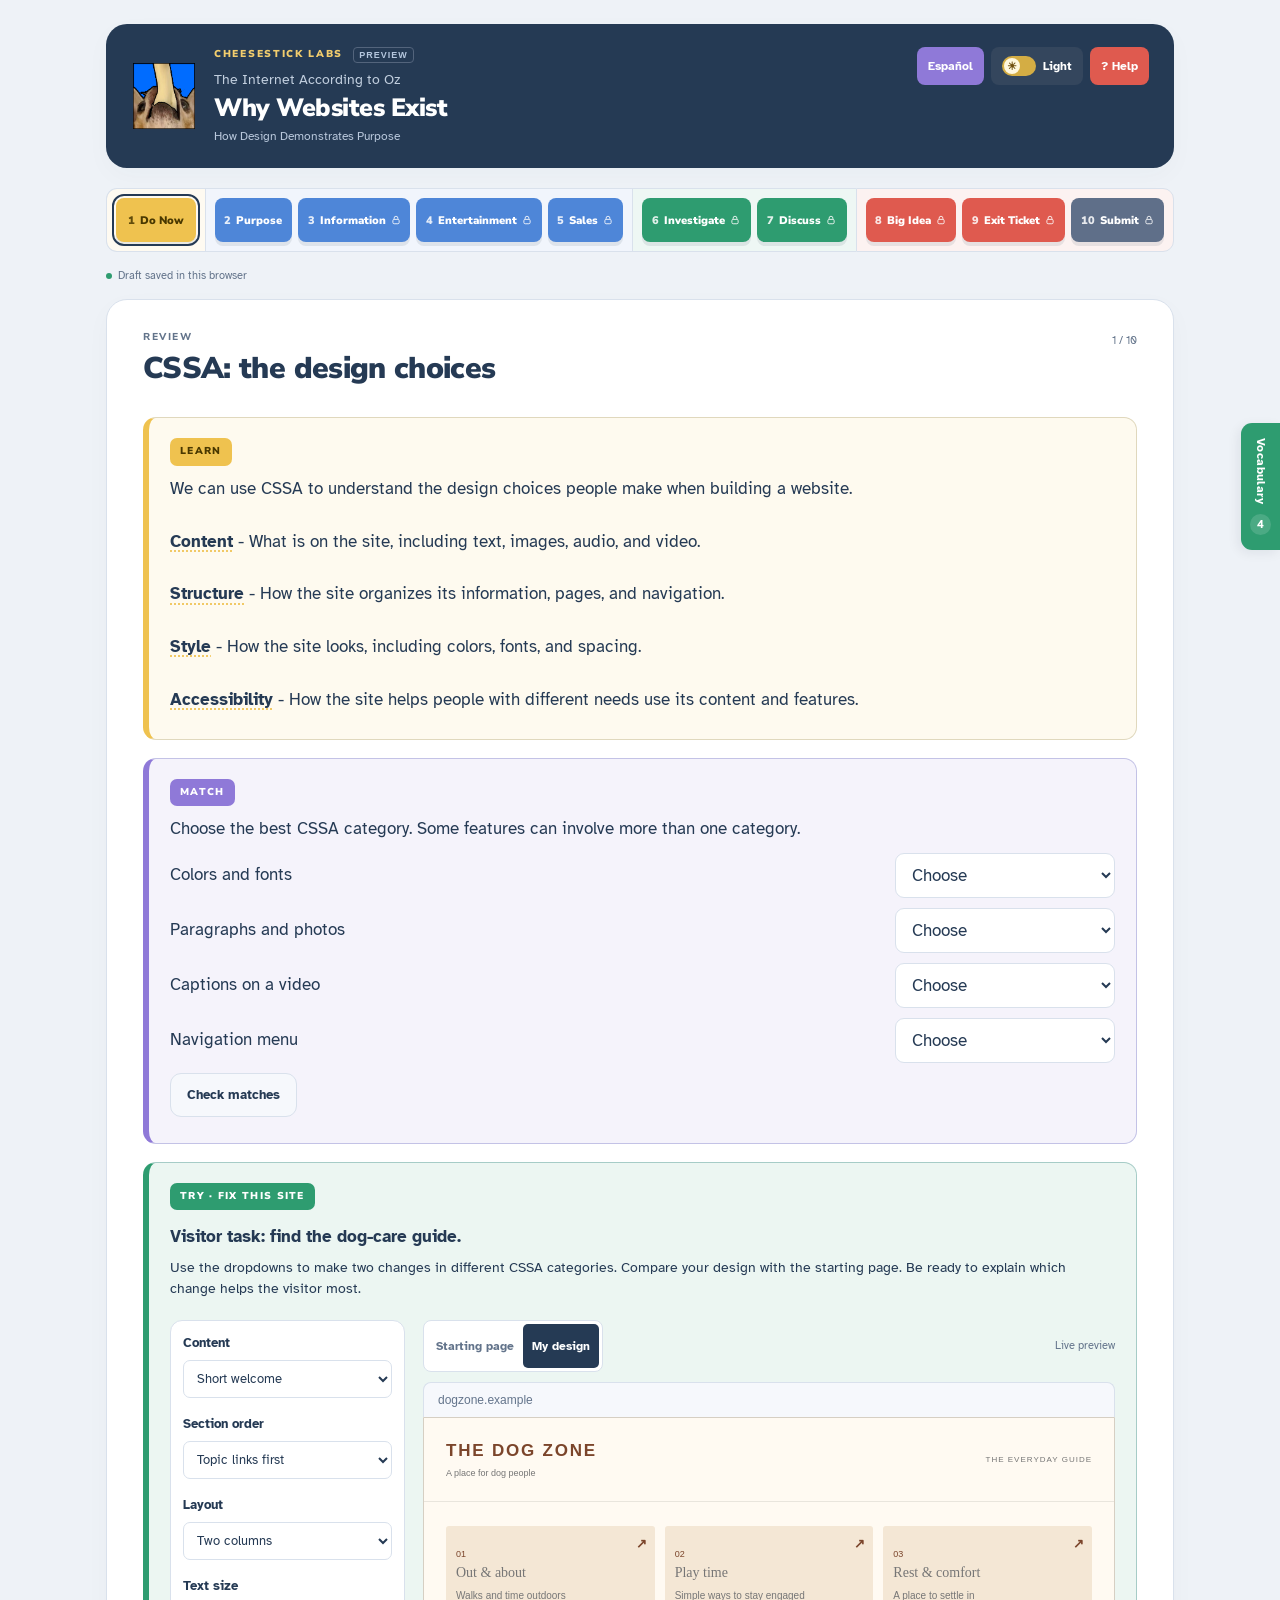
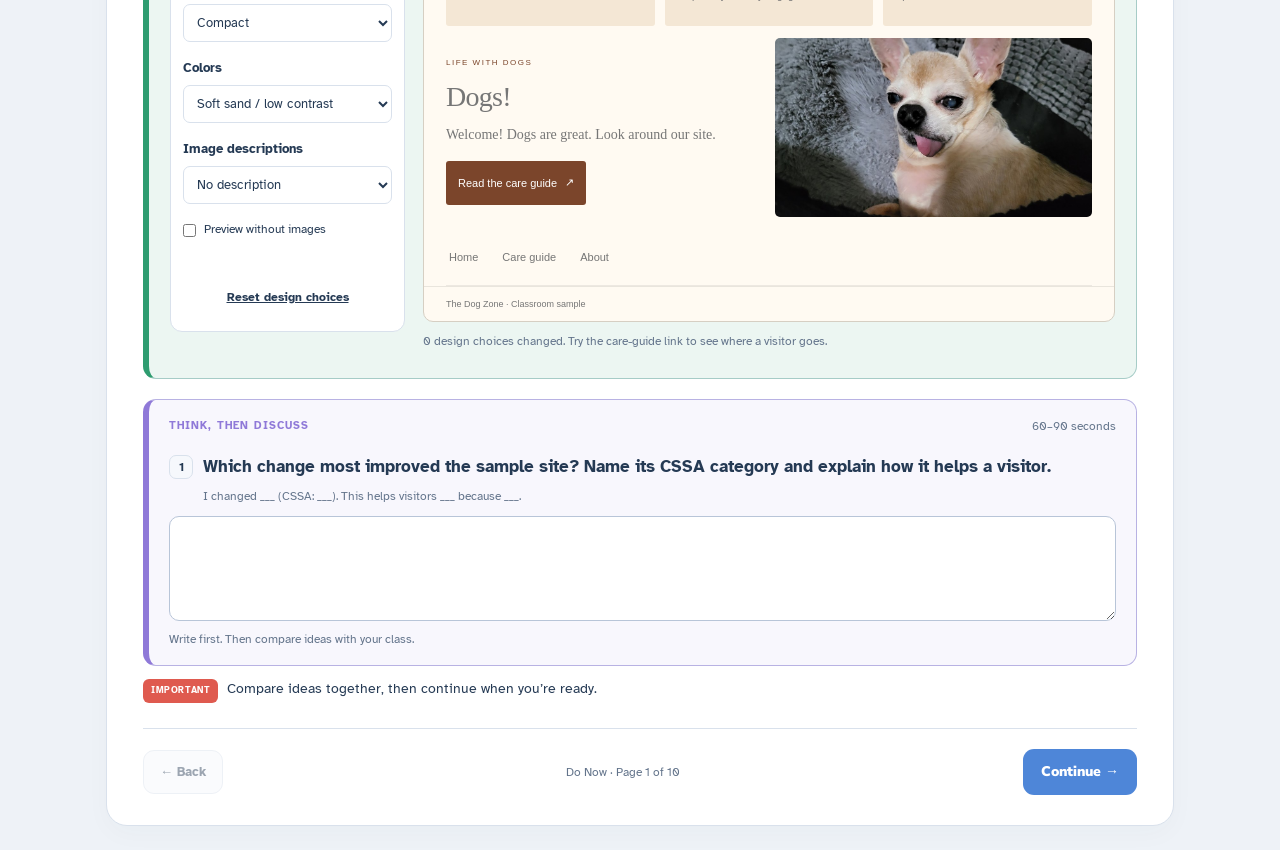
==== commit d27c0a14: "Add files via upload" ====
--- a/index.html
+++ b/index.html
@@ -1,8 +1,57 @@
 <!doctype html>
-<html lang="en"><head><meta charset="utf-8"><meta name="viewport" content="width=device-width,initial-scale=1"><meta name="color-scheme" content="light dark"><title>Cheesestick Labs · Why Websites Exist</title><link rel="stylesheet" href="styles.css"><link rel="stylesheet" href="fix-site.css"><link rel="stylesheet" href="annotator.css"></head><body>
+<html lang="en"><head><meta charset="utf-8"><meta name="viewport" content="width=device-width,initial-scale=1"><meta name="color-scheme" content="light dark"><title>Cheesestick Labs · Why Websites Exist</title><style>
+@import url('https://fonts.googleapis.com/css2?family=Atkinson+Hyperlegible:wght@400;700&family=Nunito+Sans:wght@600;700;800;900&display=swap');
+:root{color-scheme:light;--bg:#eef2f7;--surface:#fff;--soft:#f6f8fc;--field:#fff;--ink:#253a54;--muted:#63748b;--line:#d9e1ec;--header:#253a54;--blue:#4e86d8;--green:#2e9c70;--gold:#efc24f;--red:#df5a4f;--purple:#8f79d8;--slate:#5f6f89;--shadow:0 8px 26px #253a5407;--activity:#f7faff;--grid:#d6e1f0;--node:#fff}
+:root[data-theme=dark]{color-scheme:dark;--bg:#151e2b;--surface:#202d3e;--soft:#1b2737;--field:#172333;--ink:#e0e8f4;--muted:#acbdd3;--line:#3a4b61;--header:#111a27;--shadow:0 8px 26px #0d17231c;--activity:#182638;--grid:#35485f;--node:#25374d}
+*{box-sizing:border-box}body{margin:0;background:var(--bg);color:var(--ink);font:17px/1.55 'Atkinson Hyperlegible','Segoe UI',sans-serif}button,input,textarea,select{font:inherit}button,a,select,input,textarea{-webkit-tap-highlight-color:transparent}button{cursor:pointer;min-height:44px;border:0;font-weight:700;border-radius:11px;padding:10px 16px;transition:filter .15s,transform .15s}button:hover{filter:brightness(1.05)}button:active{transform:translateY(1px)}button:disabled{opacity:.45;cursor:not-allowed}button:focus-visible,a:focus-visible,input:focus-visible,textarea:focus-visible,select:focus-visible{outline:3px solid var(--gold);outline-offset:4px}a{color:var(--blue);text-underline-offset:3px}h1,h2,h3,.nav-button,.block-label,.primary,.brandline{font-family:'Nunito Sans','Segoe UI',sans-serif}h1,h2,h3{line-height:1.2}h2{font-size:30px;font-weight:900;letter-spacing:-.65px;margin:7px 0 12px}h3{font-size:20px;margin:0 0 9px}p{margin:0 0 14px}p:last-child{margin-bottom:0}.app-shell{max-width:1160px;margin:auto;padding:24px 46px 0}.topbar{border-radius:21px;background:var(--header);padding:23px 25px;color:#fff;display:flex;align-items:center;justify-content:space-between;gap:20px;box-shadow:var(--shadow)}.brand{display:flex;gap:17px;align-items:center}.logo{flex:none;width:66px;height:66px;background:#34475f;border:1px solid #4d6078;border-radius:18px;padding:5px;transform:rotate(-5deg)}.logo svg{width:100%;height:100%}.brandline{font-size:10px;letter-spacing:1.7px;font-weight:900;color:#f2cd6d;display:flex;gap:10px;align-items:center}.preview-tag{font:700 9px 'Segoe UI',sans-serif;letter-spacing:1px;color:#b5c7de;border:1px solid #53647c;border-radius:4px;padding:2px 5px}.series{font-size:14px;color:#c1cede;margin-top:6px}h1{font-size:25px;font-weight:900;letter-spacing:-.5px;margin:2px 0 4px}.subtitle{font-size:12px;color:#b9c8dc}.header-tools{flex:none;align-self:stretch;display:flex;flex-direction:column;justify-content:space-between;gap:15px;align-items:flex-end}.utilities{display:flex;gap:7px;align-items:center}.utilities button{font-size:12px;padding:8px 11px;min-height:38px;border-radius:8px;color:white}.language{background:#8f79d8}.help{background:#df5a4f}.theme{display:flex;gap:7px;align-items:center;background:#34465d}.theme-track{background:#d4ad44;width:34px;height:20px;border-radius:15px;display:block;padding:2px;transition:background .2s}.theme-thumb{display:grid;place-items:center;background:#fff8df;color:#705010;width:16px;height:16px;border-radius:50%;font-size:11px;transition:transform .2s}[data-theme=dark] .theme-track{background:#617a9f}[data-theme=dark] .theme-thumb{transform:translateX(14px);background:#e4edff;color:#324b69}.pacing{display:flex;gap:8px;align-items:center;font-size:11px;color:#c1cede}.pacing select{background:#34465d;color:#edf3fa;border:1px solid #53647c;border-radius:6px;padding:5px;font-size:11px}.nav-wrap{padding:20px 0 15px}nav{display:flex;gap:8px;flex-wrap:wrap}.nav-button{background:var(--tab);color:#fff;border-radius:12px;padding:12px 13px;font-size:12px;font-weight:900;box-shadow:0 4px 0 #23364d18;display:flex;gap:7px;align-items:center}.nav-button.gold{color:#493800}.nav-button[aria-current=page]{outline:3px solid var(--ink);outline-offset:2px}.nav-num{opacity:.85}.lock{width:12px;height:12px;opacity:.85}.session-line{display:flex;align-items:center;justify-content:space-between;gap:12px;font-size:11px;color:var(--muted);margin-top:15px;flex-wrap:wrap}.draft::before{content:'';display:inline-block;width:6px;height:6px;background:var(--green);border-radius:50%;margin-right:6px}.draft.error::before{background:var(--red)}main{background:var(--surface);border:1px solid var(--line);border-radius:21px;padding:30px 36px;box-shadow:var(--shadow);min-height:450px;scroll-margin-top:15px}main:focus{outline:none}.page-top{display:flex;gap:18px;justify-content:space-between;align-items:start;margin-bottom:18px}.eyebrow{font:800 10px 'Nunito Sans',sans-serif;letter-spacing:1.6px;color:var(--muted)}.page-count{font-size:11px;color:var(--muted);white-space:nowrap;margin-top:2px}.lead{color:var(--muted);max-width:780px;font-size:17px}.block{--tone:var(--gold);border:1px solid color-mix(in srgb,var(--tone) 30%,var(--line));border-left:6px solid var(--tone);background:color-mix(in srgb,var(--tone) 9%,var(--surface));padding:18px 21px;border-radius:13px;margin:18px 0}.block-label{display:inline-block;font-size:10px;font-weight:900;letter-spacing:1.3px;background:var(--tone);color:white;border-radius:7px;padding:6px 10px;margin-bottom:10px}.learn{--tone:var(--gold)}.learn .block-label{color:#493800}.observe{--tone:var(--blue)}.try{--tone:var(--green)}.review{--tone:var(--purple)}.important{--tone:var(--red)}.block p{margin-bottom:8px}.more-row{display:flex;gap:15px;flex-wrap:wrap;margin-top:8px;align-items:center}.learn-more{margin-top:8px}.learn-more summary{cursor:pointer;font-size:13px;color:var(--ink);font-weight:700}.learn-more p{font-size:14px;color:var(--muted);margin-top:8px}.slide-link{font-size:13px}.activity-area{background:var(--activity);border:1px solid var(--line);border-radius:12px;padding:18px;margin-top:13px}.activity-head{display:flex;gap:10px;align-items:center;justify-content:space-between;flex-wrap:wrap;margin-bottom:10px}.activity-head p{margin:0}.caption{font-size:12px;color:var(--muted)}.route-compare{display:grid;grid-template-columns:1fr 1fr;gap:12px}.route-option{padding:13px 15px;background:var(--node);border:1px solid var(--line);border-radius:10px}.route-letters{display:flex;gap:10px;align-items:center;font-weight:700;font-size:17px}.route-letters span{color:var(--muted);font-size:12px}.route-total{font:900 29px 'Nunito Sans',sans-serif;line-height:1.3;margin-top:8px}.route-total small{font:400 13px 'Atkinson Hyperlegible',sans-serif;color:var(--muted)}.route-option.better{border-color:var(--green)}.route-option.better .route-total{color:var(--green)}[data-theme=dark] .route-option.better .route-total{color:#63d5a4}.slider-label{display:flex;justify-content:space-between;gap:12px;font-size:14px;margin:18px 0 5px}.slider-label output{font-weight:700}input[type=range]{width:100%;accent-color:var(--green);margin:5px 0 0;min-height:25px}.slider-hints{display:flex;justify-content:space-between;font-size:11px;color:var(--muted)}.result-line{background:color-mix(in srgb,var(--green) 10%,var(--surface));padding:10px 13px;border-radius:8px;font-size:14px;margin-top:12px;min-height:42px}.question{border-top:1px solid var(--line);padding-top:19px;margin-top:23px}.question-label{display:flex;gap:10px;align-items:start;font-weight:700;line-height:1.4;margin-bottom:8px}.q-number{display:grid;place-items:center;width:24px;height:24px;flex:none;background:var(--soft);border:1px solid var(--line);border-radius:7px;font-size:12px}.question .caption{margin:0 0 10px 34px}.question textarea{display:block;width:100%;resize:vertical;background:var(--field);border:1px solid #b8c5d8;color:var(--ink);padding:12px 14px;border-radius:10px;min-height:76px}.question.deep{border:1px solid color-mix(in srgb,var(--purple) 45%,var(--line));border-left:6px solid var(--purple);background:color-mix(in srgb,var(--purple) 6%,var(--surface));padding:17px 20px;border-radius:13px;margin-top:20px}.think-heading{display:flex;justify-content:space-between;gap:10px;margin-bottom:9px}.think-heading strong{font-size:11px;color:var(--purple);letter-spacing:1px}.discussion-cue{font-size:12px;color:var(--muted);margin-top:9px}.pause-line{font-size:14px;padding:12px 0 0;display:flex;gap:9px;align-items:start}.pause-line strong{color:var(--red)}.page-bottom{display:flex;justify-content:space-between;gap:15px;align-items:center;margin-top:25px;padding-top:20px;border-top:1px solid var(--line)}.primary{background:var(--blue);color:white;font-size:14px;font-weight:900;padding:12px 18px}.secondary{background:var(--soft);border:1px solid var(--line);color:var(--ink);font-size:13px}.page-bottom .caption{text-align:center}.next-wrap{display:flex;align-items:center;gap:8px}.next-wrap svg{width:12px;height:12px}.vocab-tab{position:fixed;right:0;top:47%;z-index:15;writing-mode:vertical-rl;display:flex;gap:10px;align-items:center;background:var(--green);color:white;border-radius:11px 0 0 11px;padding:15px 9px;font-size:12px;letter-spacing:.4px;box-shadow:-3px 3px 12px #15213112}.vocab-tab span:last-child{display:grid;place-items:center;background:#ffffff24;border-radius:50%;width:21px;height:21px;writing-mode:horizontal-tb;font-size:11px}.vocab-drawer{position:fixed;right:0;top:0;bottom:0;width:min(365px,90vw);background:var(--surface);border-left:1px solid var(--line);box-shadow:-14px 0 50px #111a2730;z-index:25;padding:30px 26px;overflow-y:auto}.drawer-heading{display:flex;justify-content:space-between;align-items:start;gap:15px}.vocab-drawer h2{font-size:26px}.vocab-drawer dt{font-weight:700;color:var(--green);margin-top:22px}.vocab-drawer dd{margin:5px 0 0;font-size:15px}.vocab-drawer .term-page{font-size:11px;color:var(--muted);margin-top:4px}.icon-button{font-size:25px;line-height:1;width:40px;min-height:40px;padding:5px;color:var(--muted);background:var(--soft);flex:none}.vocab-link{padding:0;border:0;background:none;min-height:0;display:inline;color:inherit;font:inherit;font-weight:700;text-decoration:underline dotted var(--gold);text-underline-offset:4px}footer{padding:23px;text-align:center;color:var(--muted);font-size:12px}footer a{color:inherit}dialog{width:min(480px,calc(100% - 32px));border:1px solid var(--line);border-radius:19px;background:var(--surface);color:var(--ink);padding:27px;box-shadow:0 20px 100px #0b162355}dialog::backdrop{background:#111a2799;backdrop-filter:blur(4px)}dialog h2{font-size:26px}.dialog-top{display:flex;align-items:center;justify-content:space-between;gap:12px;margin-bottom:12px}.dialog-symbol{display:grid;place-items:center;background:color-mix(in srgb,var(--gold) 18%,var(--surface));color:var(--gold);width:42px;height:42px;border-radius:12px;font-size:28px;margin-bottom:15px}.muted{color:var(--muted);font-size:14px}.unlock-row{display:flex;gap:8px;margin-top:7px}.unlock-row input{min-width:0;width:100%}.unlock-row button{flex:none}input:not([type=range]),select{border:1px solid var(--line);background:var(--field);color:var(--ink);padding:10px 12px;border-radius:9px}dialog label{font-size:13px;font-weight:700}.dialog-note{font-size:12px;color:var(--muted);margin-top:13px}#checkpoint-status{font-size:13px;color:var(--red);margin-top:10px}.help-entry{margin:18px 0}.help-entry h3{font-size:16px}.help-entry p{font-size:14px;color:var(--muted)}.help-actions{display:flex;gap:9px;flex-wrap:wrap;justify-content:space-between;margin-top:23px}.toast{position:fixed;left:50%;bottom:22px;transform:translateX(-50%);background:var(--ink);color:var(--surface);padding:12px 20px;border-radius:10px;box-shadow:var(--shadow);z-index:50;max-width:90%;font-size:14px}.router-map{display:block;width:100%;height:auto;max-height:210px}.map-line{stroke:var(--grid);stroke-width:4;fill:none;stroke-linecap:round}.map-line.active{stroke:var(--blue)}.map-line.closed{stroke:var(--red);stroke-dasharray:6 7;opacity:.5}.map-node{fill:var(--node);stroke:var(--line);stroke-width:2}.map-node.router{stroke:var(--blue)}.router-map text{fill:var(--ink);font-family:'Nunito Sans',sans-serif;font-weight:800;font-size:14px}.router-map .edge-label{font:12px 'Atkinson Hyperlegible',sans-serif;fill:var(--muted)}.packet-dot{fill:var(--gold);stroke:var(--surface);stroke-width:3}.activity-controls{display:flex;gap:8px;align-items:center;flex-wrap:wrap;margin-top:9px}.activity-controls .primary{background:var(--green)}.toggle-link{background:var(--node);color:var(--ink);border:1px solid var(--line);font-size:13px}.toggle-link[aria-pressed=true]{border-color:var(--red);color:var(--red)}.message-scene{display:flex;justify-content:center;align-items:center;gap:18px;padding:20px 10px}.message-device{background:var(--node);border:2px solid var(--line);border-radius:16px;padding:20px;min-width:130px;text-align:center}.message-device .device-icon{font-size:26px;margin-bottom:8px}.message-device strong{display:block;font-size:15px}.message-device small{color:var(--muted);font-size:12px}.message-trail{color:var(--blue);letter-spacing:5px;position:relative;overflow:hidden;min-width:75px;text-align:center}.message-trail:after{content:'●';position:absolute;left:-10%;color:var(--gold);animation:message 3s linear infinite}@keyframes message{to{left:110%}}.review-prompt{font-size:14px}.workbench{display:grid;grid-template-columns:1fr 1fr;gap:20px;align-items:start}.tile-pool{display:flex;gap:7px;flex-wrap:wrap;align-items:center}.route-tile{background:var(--node);color:var(--ink);border:2px solid var(--blue);border-radius:9px;width:52px;min-height:49px;cursor:grab;touch-action:none;font:900 17px 'Nunito Sans',sans-serif}.route-tile[aria-pressed=true]{background:var(--blue);color:white}.drop-slot{display:flex;align-items:center;justify-content:center;gap:8px;background:var(--field);border:2px dashed var(--line);border-radius:11px;min-height:75px;padding:10px;margin-top:8px;flex-wrap:wrap}.drop-slot.over{border-color:var(--green);background:color-mix(in srgb,var(--green) 9%,var(--surface))}.path-stop{display:flex;gap:8px;align-items:center;font-weight:700}.path-stop button{min-height:35px;padding:4px 10px;background:var(--blue);color:white;border-radius:7px}.test-history{border-top:1px solid var(--line);margin-top:15px;padding-top:12px;font-size:13px}.test-history ol{margin:7px 0 0;padding-left:22px}.history-row{padding:3px 0}.history-cost{font-weight:700;color:var(--green)}.task-steps{display:flex;gap:13px;flex-wrap:wrap;margin:15px 0;color:var(--muted);font-size:12px}.task-steps span{display:flex;align-items:center;gap:5px}.task-steps b{display:grid;place-items:center;width:20px;height:20px;border-radius:50%;background:var(--soft);color:var(--ink)}.submit-fields{display:grid;grid-template-columns:2fr 1fr;gap:16px;margin:20px 0}.submit-fields label{font-size:13px;font-weight:700;display:block;margin-bottom:6px}.submit-fields input,.submit-fields select{width:100%}.response-summary{border:1px solid var(--line);border-radius:12px;overflow:hidden;margin:19px 0}.summary-row{display:flex;justify-content:space-between;align-items:center;gap:10px;padding:12px 16px;font-size:14px;border-bottom:1px solid var(--line)}.summary-row:last-child{border-bottom:0}.summary-row button{background:none;color:var(--blue);font-size:13px;padding:2px 4px;min-height:30px}.summary-stat{font-size:12px;color:var(--muted)}.submit-actions{display:flex;gap:9px;flex-wrap:wrap}.submit-note{margin-top:14px;padding:14px 16px;border-radius:10px;background:var(--soft);border:1px solid var(--line);font-size:14px}.submit-note.success{border-color:var(--green)}.preview-notice{font-size:13px;color:var(--muted);border-left:3px solid var(--gold);padding-left:12px;margin:18px 0}.skip{position:absolute;top:-100px;background:var(--surface);padding:12px;z-index:100}.skip:focus{top:10px}#print-area{display:none}[hidden]{display:none!important}.drag-ghost{position:fixed;pointer-events:none;z-index:60;background:var(--blue);color:white;padding:10px 17px;border-radius:10px;font-weight:700;box-shadow:0 6px 20px #111a2755}
+@media(min-width:1400px){.app-shell{max-width:1210px}}@media(max-width:950px){.topbar{align-items:flex-start}.brand{align-items:flex-start}.header-tools{gap:15px}.app-shell{padding:18px 42px 0 18px}h1{font-size:23px}.utilities{flex-wrap:wrap;justify-content:flex-end}.nav-button{padding:11px;font-size:11px}main{padding:26px}}
+@media(max-width:680px){body{font-size:16px}.app-shell{padding:10px 34px 0 10px}.topbar{padding:18px;flex-direction:column;gap:17px;border-radius:16px}.logo{width:47px;height:47px;border-radius:13px}.brand{gap:11px}.brandline{font-size:9px}.series{font-size:12px}h1{font-size:21px}.subtitle{font-size:11px}.header-tools{flex-direction:row;align-items:center;align-self:stretch;flex-wrap:wrap}.utilities button{font-size:11px}.pacing{font-size:10px}nav{gap:7px}.nav-button{flex:1 1 28%;justify-content:center;font-size:10px;padding:10px 6px}.session-line{font-size:10px}#theme-note{display:none}main{padding:21px 17px;border-radius:16px}h2{font-size:25px}.page-top{gap:8px}.eyebrow{font-size:9px;letter-spacing:1px}.page-count{font-size:10px}.lead{font-size:16px}.block{padding:15px;border-left-width:5px}.route-compare{gap:8px}.route-option{padding:12px}.route-letters{gap:6px;font-size:15px}.route-total{font-size:26px}.workbench{grid-template-columns:1fr;gap:12px}.question.deep{padding:15px}.page-bottom{gap:8px}.page-bottom .caption{display:none}.primary{padding:11px 14px}.vocab-tab{padding:12px 6px;font-size:11px}.message-scene{gap:10px;padding:15px 0}.message-device{min-width:90px;padding:12px}.message-trail{min-width:38px;letter-spacing:2px}.message-device strong{font-size:13px}.message-device small{font-size:11px}.submit-fields{grid-template-columns:1fr}.router-map{min-height:150px}.activity-area{padding:12px}.think-heading strong{font-size:10px}.think-heading .caption{font-size:10px}footer{font-size:11px;padding:20px 0}dialog{padding:21px}.unlock-row{flex-wrap:wrap}.unlock-row button{width:100%}}
+.pause-line .pause-label{background:var(--red);color:#fff;border-radius:6px;padding:5px 8px;letter-spacing:.6px;font-size:9px;flex:none;margin-top:1px}
+@media(max-width:680px){.router-map{min-height:0}.router-map text{font-size:30px}.router-map .edge-label{font-size:27px}.pause-line{flex-direction:column;gap:6px;align-items:start}}
+@media(prefers-reduced-motion:reduce){*,*::before,*::after{animation:none!important;transition:none!important;scroll-behavior:auto!important}}
+@media print{body{background:white;color:#17263b;font:12pt/1.4 Arial,sans-serif}.app-shell,.vocab-tab,.vocab-drawer,dialog,.toast{display:none!important}#print-area{display:block}#print-area h1{font:700 22pt Arial;color:#17263b}#print-area h2{font:700 17pt Arial;margin-top:24px}#print-area section{break-after:page}#print-area section:last-child{break-after:auto}#print-area .print-question{margin:17px 0;break-inside:avoid}#print-area .write-lines{height:75px;border-bottom:1px solid #999}#print-area p{color:#17263b}#print-area svg{max-width:100%;height:auto}.print-note{font-size:10pt}}
+.match-line{display:grid;grid-template-columns:1fr 220px;gap:15px;align-items:center;margin:10px 0}.fix-controls{display:flex;gap:12px;flex-wrap:wrap}.fix-controls label{display:grid;gap:5px;font-size:14px}.fix-demo{padding:20px;background:white;color:#17263b;border:1px solid #bdc7d7;margin-top:15px;border-radius:10px}.fix-demo.low-contrast{color:#c1c8cc}.fix-menu{padding:10px;background:#e5edf3;margin:12px 0}.annotation-tools{display:flex;gap:8px;align-items:center;flex-wrap:wrap;margin:15px 0}.annotation-tools span{font-size:13px}.annotation-tools [aria-pressed=true]{background:var(--green);color:white;border-color:var(--green)}.evidence-workspace{display:grid;grid-template-columns:minmax(0,1.5fr) minmax(250px,1fr);gap:20px;align-items:start}.mock-browser{border:1px solid #bdc7d7;border-radius:12px;overflow:hidden;background:white;color:#17263b}.mock-address{background:#e6ebf1;padding:10px;font-size:12px}.mock-address span{display:block;color:#53647c}.mock-site{padding:16px}.web-feature{display:block;position:relative;text-align:left;background:white;color:#17263b;border:2px solid transparent;border-radius:7px;padding:10px;width:100%;margin-bottom:8px;min-height:44px}.web-feature:hover{border-color:#2470bd}.web-feature:focus-visible{outline:3px solid #2470bd;outline-offset:2px}.web-feature p{font-size:14px;margin:8px 0}.web-feature[data-feature=brand]{font-size:23px}.web-feature[data-feature=menu]{background:#edf4fb;font-size:13px}.web-feature[data-feature=access]{font-size:13px;background:#eff8f2}.web-feature[data-feature=secondary]{background:#fff5dc;font-size:14px}.mock-grid{display:grid;grid-template-columns:1fr 1fr;gap:8px}.mock-grid .web-feature{border:1px solid #c4cedb;min-height:160px}.mock-grid strong{font-size:17px}.search-demo{display:block;padding:8px;border:1px solid #9faec3;border-radius:20px;color:#53647c;font-size:14px}.mock-action{display:inline-block;background:#1e5ca4;color:white;border-radius:6px;padding:7px 9px;font-size:13px}.markers{display:block;color:#a3281f;font-weight:bold;font-size:13px;margin-top:5px}.web-feature.highlighted{background:#fff39b}.evidence-note{border:1px solid var(--line);border-left:4px solid var(--green);border-radius:8px;padding:12px;margin-bottom:13px;font-size:13px}.evidence-note label{display:grid;gap:5px;margin-top:10px}.evidence-note textarea{width:100%;background:var(--field);color:var(--ink);padding:10px;border:1px solid var(--line);border-radius:7px;margin-bottom:10px}.evidence-note strong{overflow-wrap:anywhere}.evidence-note button{font-size:12px;padding:7px}.evidence-workspace aside{max-height:650px;overflow:auto;scrollbar-gutter:stable}.evidence-workspace aside h3{font-size:18px}@media(max-width:900px){.evidence-workspace{grid-template-columns:1fr}.evidence-workspace aside{max-height:none}.match-line{grid-template-columns:1fr}.mock-grid{grid-template-columns:1fr 1fr}}@media(max-width:500px){.mock-grid{grid-template-columns:1fr}}
+
+
+.learn-topic{display:block;font-size:23px;font-weight:800;line-height:1.3;margin:2px 0 16px}.learn-detail{display:block;margin:12px 0;line-height:1.65}.learn-detail:last-child{margin-bottom:0}
+
+.logo{transform:none;background:transparent;border:0;border-radius:0;padding:0;overflow:visible}.logo img{display:block;width:100%;height:100%;object-fit:contain}.app-shell{padding-bottom:24px}
+
+.bigidea-statement{display:block;font-size:25px;line-height:1.5;padding:6px 0 12px}.bigidea-examples{margin:18px 0 0}.bigidea-examples>div{display:grid;grid-template-columns:125px 1fr;gap:14px;padding:13px 0;border-top:1px solid var(--line)}.bigidea-examples dt{font-weight:800}.bigidea-examples dd{margin:0;line-height:1.65}@media(max-width:600px){.bigidea-statement{font-size:21px}.bigidea-examples>div{grid-template-columns:1fr;gap:4px}}
+
+.lesson-map-scroll{overflow-x:auto;padding:5px 5px 9px;margin:-5px -5px -9px;scrollbar-width:thin}#page-nav{display:flex;flex-wrap:nowrap;gap:24px;align-items:stretch;min-width:max-content}.lesson-part{position:relative;border:1px solid var(--line);background:var(--surface);border-radius:13px;padding:9px;display:flex;flex-direction:column;justify-content:space-between;gap:10px;flex:1 0 auto}.lesson-part.current-part{border-color:var(--muted);box-shadow:0 2px 7px #17263b0c}.lesson-part:not(:last-child)::after{content:'→';position:absolute;right:-21px;top:50%;transform:translateY(-50%);font-size:18px;font-weight:700;color:var(--muted)}.lesson-part-label{display:flex;align-items:center;gap:8px;padding:0 2px;white-space:nowrap}.lesson-part-label>span{font-size:8px;font-weight:800;letter-spacing:1px;color:var(--muted)}.lesson-part-label>strong{font-size:11px;color:var(--ink)}.lesson-part-tabs{display:flex;gap:6px;flex-wrap:nowrap}.lesson-part .nav-button{font-size:11px;padding:10px 9px;gap:5px;border-radius:8px;white-space:nowrap;flex:1 0 auto;justify-content:center}.lesson-part .nav-button[aria-current=page]{outline-width:2px;outline-offset:2px}.lesson-part .lock{width:10px;height:10px}@media(max-width:680px){#page-nav{gap:21px}.lesson-part{padding:8px}.lesson-part-label>strong{font-size:10px}.lesson-part-label>span{font-size:8px}.lesson-part .nav-button{font-size:10px;padding:10px 8px}.lesson-part:not(:last-child)::after{right:-19px;font-size:16px}}
+.lesson-part-label{display:none}#page-nav{gap:0}.lesson-part{border-radius:0;gap:0;border-right:0;padding:9px}.lesson-part:first-child{border-radius:11px 0 0 11px}.lesson-part:last-child{border-radius:0 11px 11px 0;border-right:1px solid var(--line)}.lesson-part:not(:last-child)::after{content:none}.lesson-part.current-part{border-color:var(--line);box-shadow:none}@media(max-width:680px){#page-nav{gap:0}.lesson-part{padding:8px}}
+.lesson-part:nth-child(1){--part-color:var(--purple)}.lesson-part:nth-child(2){--part-color:var(--blue)}.lesson-part:nth-child(3){--part-color:var(--green)}.lesson-part:nth-child(4){--part-color:var(--red)}.lesson-part{background:color-mix(in srgb,var(--part-color) 8%,var(--surface))}.lesson-part .nav-button{background:var(--part-color);color:#fff}.lesson-part .nav-button.gold{color:#fff}
+.lesson-part:nth-child(1){--part-color:var(--gold)}.lesson-part:nth-child(1) .nav-button{color:#493800}.lesson-part:nth-child(4) .nav-button:last-child{background:var(--slate);color:#fff}
+
+.investigation-steps{padding-left:24px;margin:0 0 20px}.investigation-steps li{padding-left:7px;margin:0 0 15px;line-height:1.7}.investigation-steps li::marker{font-weight:800;color:var(--red)}.question-group{font-size:15px;letter-spacing:.5px;color:var(--purple);margin:32px 0 0;padding-top:15px;border-top:2px solid var(--line)}
+
+.shareout-sites{display:flex;gap:8px;flex-wrap:wrap;margin:16px 0}.shareout-sites button{font-size:13px}.shareout-sites [aria-pressed=true]{background:var(--blue);border-color:var(--blue);color:#fff}.shareout-viewer{margin:16px 0}.shareout-viewer iframe{display:block;width:100%;height:800px;border:0;background:white}.shareout-viewer+.caption{margin-top:12px}
+
+.investigation-phases>section{padding:18px 0;border-top:1px solid var(--line)}.investigation-phases h3{font-size:19px;margin:0 0 12px}.investigation-phases .annotation-frame{padding:12px 16px;background:var(--surface);border-radius:7px;font-size:14px}
+
+.block.extension{--tone:var(--purple)}.extension>.block-label{background:#7351ad;color:#fff}.extension>.question{margin-bottom:0}.extension-note{font-size:14px}
+
+.extension-divider{border:0;border-top:1px solid var(--line);margin:30px 0 24px;width:100%}
+
+</style><style>
+.redesign-brief{margin:4px 0 20px}.redesign-brief strong{font-size:17px}.redesign-brief p{font-size:14px;margin-top:6px}.redesign-workspace{display:grid;grid-template-columns:235px minmax(0,1fr);gap:18px;align-items:start}.design-panel{background:var(--surface);border:1px solid var(--line);border-radius:12px;padding:12px}.design-tabs{display:grid;grid-template-columns:1fr 1fr;gap:5px;margin-bottom:18px}.design-tabs button{font-size:12px;padding:8px 3px;background:var(--soft);color:var(--ink);border:1px solid var(--line);border-radius:6px}.design-tabs [aria-selected=true]{background:#234e44;border-color:#234e44;color:white}.design-field{display:grid;gap:7px;margin:0 0 16px;font-size:13px;font-weight:700}.design-field input:not([type=range]),.design-field select,.design-field textarea{width:100%;min-width:0;background:var(--field);color:var(--ink);border:1px solid var(--line);padding:9px;border-radius:7px;font-size:13px;font-weight:400}.design-field textarea{resize:vertical}.design-small{background:var(--soft);border:1px solid var(--line);color:var(--ink);font-size:12px;padding:9px 11px;width:100%;margin-bottom:10px}.design-hint{font-size:12px;color:var(--muted)}#reset-design{margin-top:20px;margin-bottom:0;background:transparent;text-decoration:underline;border:none}.design-range{display:flex;align-items:center;gap:8px}.design-range input{min-width:0;flex:1}.design-range output{font-weight:400;font-size:12px;width:36px}.palette-picker{padding:0;border:0;margin:0 0 18px}.palette-picker legend{font-size:13px;font-weight:700;margin-bottom:8px}.palette{display:flex;align-items:center;gap:8px;width:100%;padding:8px;border:1px solid var(--line);background:var(--field);color:var(--ink);border-radius:7px;margin:4px 0;font-size:12px}.palette span{width:23px;height:23px;border-radius:50%;border:4px solid #eadcc7;background:#7b452b}.palette.forest span{background:#285346;border-color:#dfebde}.palette.berry span{background:#783b60;border-color:#f0e0eb}.palette[aria-pressed=true]{outline:2px solid var(--green)}.image-test{display:flex;gap:8px;align-items:start;font-size:12px;margin:14px 0}.image-test input{margin:4px 0}.redesign-preview{min-width:0}.preview-controls{display:flex;align-items:center;justify-content:space-between;gap:6px;margin-bottom:10px}.preview-controls>span{font-size:11px;color:var(--muted)}.view-switch{display:flex;border:1px solid var(--line);border-radius:8px;padding:3px;background:var(--surface)}.view-switch button{padding:7px 9px;font-size:12px;border-radius:5px;background:transparent;color:var(--muted)}.view-switch [aria-pressed=true]{background:var(--ink);color:var(--surface)}#design-feedback,#site-action-feedback{font-size:12px;margin-top:10px;color:var(--muted)}#site-action-feedback:not(:empty){background:var(--surface);border-left:3px solid var(--green);padding:10px}.dog-website{background:var(--dog-bg);color:var(--dog-text);border:1px solid #d6cfc3;border-radius:10px;overflow:hidden;font-family:Georgia,serif;font-size:var(--dog-size);line-height:1.55}.dog-website *{box-sizing:border-box}.dog-masthead{padding:20px 22px;border-bottom:1px solid #00000016;display:flex;justify-content:space-between;align-items:center;gap:12px}.dog-wordmark{font-family:Arial,sans-serif;font-size:17px;letter-spacing:1.8px;font-weight:800;text-decoration:none;color:var(--dog-accent)}.dog-wordmark span{display:block;font-size:9px;letter-spacing:0;font-weight:400;color:var(--dog-text);margin-top:3px}.dog-edition{font:8px Arial,sans-serif;letter-spacing:1px;color:var(--dog-text);text-align:right}.dog-body{padding:0 22px}.dog-nav{display:flex;gap:18px;flex-wrap:wrap;padding:13px 0;border-bottom:1px solid #00000012}.dog-nav button{font:11px Arial,sans-serif;background:none;color:var(--dog-text);padding:3px;min-height:30px;border-radius:2px}.dog-nav button:hover{text-decoration:underline}.dog-main{padding:var(--dog-gap) 0}.dog-hero{display:grid;grid-template-columns:1fr 1fr;gap:var(--dog-gap);align-items:center}.dog-copy{min-width:0}.dog-kicker{font:8px Arial,sans-serif;letter-spacing:1.5px;color:var(--dog-accent)}.dog-copy h3{font:normal 2em/1.12 Georgia,serif;margin:9px 0 12px;color:var(--dog-text);letter-spacing:-.7px;overflow-wrap:anywhere}.dog-copy p{font-size:1em;margin:0 0 15px;line-height:1.55}.dog-hero figure{margin:0;min-width:0}.dog-photo{width:100%;height:auto;display:block;border-radius:5px}.dog-cta{display:flex;justify-content:space-between;align-items:center;gap:8px;background:var(--dog-accent);color:white;border:0;padding:10px 12px;border-radius:3px;font:11px Arial,sans-serif;text-align:left}.dog-cta:hover{filter:brightness(.9)}.dog-image-fallback{padding:22px;background:var(--dog-soft);border:1px dashed var(--dog-accent);font:12px/1.6 Arial,sans-serif;min-height:150px;display:flex;align-items:center;color:var(--dog-text)}.dog-topics{display:grid;grid-template-columns:repeat(3,minmax(0,1fr));gap:10px;margin-top:var(--dog-gap);border-top:1px solid #00000016;padding-top:var(--dog-gap)}.dog-topics button{position:relative;display:block;text-align:left;padding:12px 10px;min-height:100px;background:var(--dog-soft);border-radius:3px;color:var(--dog-text);border:none}.dog-topics small{display:block;font:9px Arial,sans-serif;color:var(--dog-accent);margin-bottom:6px}.dog-topics strong{display:block;font:normal 1em/1.2 Georgia,serif;margin-bottom:6px}.dog-topics button>span:not(.topic-arrow){display:block;font:10px/1.5 Arial,sans-serif}.dog-topics .topic-arrow{position:absolute;right:8px;top:8px;color:var(--dog-accent);font-size:13px}.dog-footer{padding:12px 22px;background:transparent;border-top:1px solid #00000016;color:var(--dog-text);font:9px Arial,sans-serif;text-align:left}.dog-website.nav-side .dog-body{display:grid;grid-template-columns:75px minmax(0,1fr);gap:14px}.dog-website.nav-side .dog-nav{display:flex;flex-direction:column;justify-content:start;gap:12px;border-bottom:0;border-right:1px solid #00000012;padding:20px 5px 0 0}.dog-website.layout-photo-first .dog-hero,.dog-website.layout-text-first .dog-hero{grid-template-columns:1fr}.dog-website.layout-photo-first .dog-hero figure{order:-1}.dog-website.layout-photo-first .dog-photo,.dog-website.layout-text-first .dog-photo{max-height:260px;object-fit:contain;background:var(--dog-soft)}.dog-website button:focus-visible,.dog-website a:focus-visible{outline:3px solid #1672cf;outline-offset:3px}@media(max-width:1100px){.redesign-workspace{grid-template-columns:205px minmax(0,1fr)}.dog-masthead{padding:16px}.dog-body{padding:0 16px}.dog-edition{display:none}}@media(max-width:850px){.redesign-workspace{grid-template-columns:1fr}.design-tabs{grid-template-columns:repeat(4,1fr)}#design-controls{display:grid;grid-template-columns:1fr 1fr;gap:12px}.design-field{margin-bottom:0}.design-panel #reset-design{width:auto;margin-top:10px}.design-hint{grid-column:1/-1}.palette-picker{margin:0}.dog-copy h3{font-size:2em}}@media(max-width:500px){#design-controls{grid-template-columns:1fr}.dog-hero{grid-template-columns:1fr}.dog-topics{gap:5px}.dog-topics button{padding:10px 7px}.dog-topics strong{font-size:12px}.dog-topics button>span:not(.topic-arrow){font-size:9px}.dog-website.nav-side .dog-body{grid-template-columns:62px minmax(0,1fr);gap:8px}.dog-nav{gap:10px}.preview-controls>span{display:none}.design-tabs button{font-size:10px}.dog-wordmark{font-size:14px}}
+.purpose-definition{font-size:22px;max-width:800px;line-height:1.6;margin:12px 0 28px}.purpose-types{display:grid;grid-template-columns:repeat(3,1fr);gap:16px}.purpose-type{border:1px solid var(--line);border-top:6px solid var(--blue);background:var(--surface);padding:22px 18px;border-radius:12px}.purpose-type h3{font-size:20px;margin:0 0 10px}.purpose-type p{font-size:16px;margin:0}.purpose-type.entertainment{border-top-color:var(--purple)}.purpose-type.sales{border-top-color:var(--gold)}.purpose-transition{color:var(--muted);font-size:16px;margin-top:24px}@media(max-width:680px){.purpose-types{grid-template-columns:1fr}.purpose-definition{font-size:20px}}
+
+.dog-browser-address{padding:10px 14px;border:1px solid var(--line);border-bottom:0;border-radius:8px 8px 0 0;background:var(--soft);font:12px Arial;color:var(--muted)}.dog-website{border-radius:0 0 10px 10px}.dog-topics:first-child{margin-top:0;border-top:0;margin-bottom:var(--dog-gap)}.dog-copy>.dog-cta:first-child{margin-bottom:18px}
+
+</style><style>
+body.annotation-active .app-shell{max-width:1600px}body.annotation-active main{padding:28px 30px}.xray-workspace{display:grid;grid-template-columns:72px minmax(0,1fr) 265px;gap:12px;align-items:start;margin:20px -10px 5px}.xray-tools{display:flex;flex-direction:column;gap:9px;position:sticky;top:14px}.xray-tools>button{display:flex;flex-direction:column;align-items:center;gap:5px;border:1px solid var(--line);background:var(--surface);color:var(--ink);border-radius:10px;padding:12px 3px;font-size:11px;min-height:69px}.xray-tools>button>span{font-size:27px;line-height:1.1}.xray-tools>button[data-xray-tool=highlight]>span{color:#c99a00}.xray-tools>button[data-xray-tool=arrow]>span{color:#2469d7}.xray-tools>button[data-xray-tool=connect]>span{color:#d63f42}.xray-tools [aria-pressed=true]{outline:3px solid var(--green);outline-offset:1px;background:color-mix(in srgb,var(--green) 12%,var(--surface))}.xray-tools>button.xray-cancel{font-size:11px;padding:8px;min-height:34px}.xray-keyhint{font-size:10px;color:var(--muted);text-align:center}.xray-center{min-width:0}.xray-browser{border:1px solid #9eacba;border-radius:12px;overflow:hidden;box-shadow:0 4px 14px #18253613;background:white;color:#263748}.xray-tabbar{background:#dce4ec;display:flex;align-items:center;gap:15px;padding:9px 12px 0;min-height:43px}.browser-dots{display:flex;gap:5px;margin-bottom:9px}.browser-dots i{width:8px;height:8px;background:#d17870;border-radius:50%}.browser-dots i:nth-child(2){background:#d5b357}.browser-dots i:nth-child(3){background:#71a68a}.browser-tab{display:flex;gap:25px;justify-content:space-between;align-items:center;max-width:230px;flex:1;background:#f5f8fa;padding:8px 12px;border-radius:8px 8px 0 0;font-size:12px}.browser-tab>span{font-size:16px;color:#647381}.browser-plus{font-size:20px;align-self:start;color:#657887}.xray-addressbar{display:flex;align-items:center;gap:13px;padding:8px 12px;background:#f5f8fa;border-bottom:1px solid #c9d3dd;font-size:18px;white-space:nowrap}.browser-url{display:flex;align-items:center;gap:10px;flex:1;background:#e7edf2;border:1px solid #d5dfe7;padding:5px 12px;border-radius:20px;font-size:12px}.browser-url>span{font-size:11px}.xray-stage{position:relative;isolation:isolate;background:white}.xray-stage iframe{display:block;width:100%;height:700px;border:0;min-width:0}.xray-layer{position:absolute;inset:0;width:100%;height:100%;pointer-events:none;z-index:2;overflow:visible}.xray-pins{position:absolute;inset:0;pointer-events:none;z-index:3}.xray-pin{position:absolute;transform:translate(-50%,-50%);display:grid;place-items:center;width:30px;height:30px;min-height:30px;padding:0;border-radius:50% 50% 50% 3px;border:2px solid white;background:#b18000;color:white;font-size:12px;font-weight:800;box-shadow:0 2px 6px #0005;pointer-events:auto;cursor:grab;touch-action:none;user-select:none}.xray-pin.arrow{background:#2469d7}.xray-pin.connect{background:#c9383c}.xray-pin:active{cursor:grabbing}.xray-pin.selected{outline:3px solid #14283c;outline-offset:2px;z-index:4}.xray-pin:focus-visible{outline:3px solid #14283c;outline-offset:3px}.xray-tool-cursor{position:absolute;pointer-events:none;z-index:5;background:#fffaf0;color:#9d7400;border:1px solid #e0c363;border-radius:5px;width:26px;height:26px;text-align:center;font:22px/24px Arial;box-shadow:0 2px 5px #0002}.xray-stage[data-tool=arrow] .xray-tool-cursor{color:#2469d7;border-color:#84a9e8}.xray-stage[data-tool=connect] .xray-tool-cursor{color:#d63f42;border-color:#dc9192}.xray-browser-footer{display:flex;justify-content:space-between;gap:12px;padding:7px 12px;background:#f5f8fa;color:#667989;font-size:10px;border-top:1px solid #d4dfe7}.xray-browser-footer>span{font-size:9px}.xray-instructions{font-size:13px;color:var(--muted);padding:10px 2px;margin:0;min-height:55px}.xray-comments{position:sticky;top:14px;min-width:0;max-height:calc(100vh - 30px);display:flex;flex-direction:column;background:var(--surface);border:1px solid var(--line);border-radius:12px;padding:13px}.xray-comment-heading{display:flex;align-items:center;justify-content:space-between;border-bottom:1px solid var(--line);padding-bottom:10px;margin-bottom:12px}.xray-comment-heading h3{margin:0;font-size:17px}.xray-comment-heading>span{background:var(--soft);padding:2px 8px;border-radius:20px;font-size:12px;color:var(--muted)}#xray-comments-list{overflow:auto;scrollbar-gutter:stable;padding:3px;min-height:180px}.xray-comment{padding:12px;border:1px solid var(--line);border-radius:9px;margin-bottom:12px;background:var(--surface);cursor:pointer}.xray-comment.selected{border-color:var(--blue);box-shadow:0 0 0 2px color-mix(in srgb,var(--blue) 24%,transparent)}.comment-title{display:flex;align-items:start;gap:8px;margin-bottom:12px}.comment-number{background:#b18000;color:white;min-height:25px;width:25px;flex:none;font-size:11px;padding:2px;border-radius:50%}.comment-number.arrow{background:#2469d7}.comment-number.connect{background:#c9383c}.comment-title>div{min-width:0;flex:1}.comment-title strong{font-size:12px;display:block}.comment-title>div>span{display:block;font-size:11px;color:var(--muted);line-height:1.4;margin-top:2px;overflow-wrap:anywhere}.comment-delete{background:none;color:var(--muted);font-size:18px;min-height:22px;width:20px;padding:0}.xray-comment label{font-size:11px;font-weight:700;display:block;color:var(--muted)}.xray-comment select{width:100%;padding:7px 8px;font-size:12px;margin:5px 0 12px}.comment-label{margin-bottom:5px}.xray-comment textarea{width:100%;background:var(--field);color:var(--ink);border:1px solid var(--line);border-radius:6px;resize:vertical;padding:9px;font-size:12px;min-height:80px}.pin-keyhelp{font-size:10px;color:var(--muted);margin-top:6px;display:none}.xray-comment.selected .pin-keyhelp{display:block}.xray-status{font-size:11px;color:var(--muted);padding-top:9px;margin:0}.xray-empty{padding:25px 8px;text-align:center;color:var(--muted);font-size:12px}.xray-empty>span{font-size:29px;display:block;margin-bottom:12px;color:var(--blue)}.xray-empty>strong{display:block;font-size:13px;color:var(--ink);margin-bottom:8px}.xray-empty p{line-height:1.7}.xray-comment:focus-visible{outline:3px solid var(--blue);outline-offset:2px}@media(max-width:1100px){.xray-workspace{grid-template-columns:65px minmax(0,1fr)}.xray-comments{position:static;grid-column:2;max-height:450px}#xray-comments-list{display:grid;grid-template-columns:1fr 1fr;gap:10px}.xray-comment{margin:0}.xray-empty{grid-column:1/-1}.xray-tools{top:10px}.xray-browser-footer>span{display:none}}@media(max-width:650px){body.annotation-active main{padding:20px 16px}.xray-workspace{grid-template-columns:1fr;margin:18px 0 0}.xray-tools{position:static;flex-direction:row;align-items:center}.xray-tools>button{flex:1;min-height:50px;padding:7px;font-size:11px;flex-direction:row;justify-content:center}.xray-tools>button>span{font-size:21px}.xray-tools>button.xray-cancel{flex:0;font-size:10px}.xray-keyhint{display:none}.xray-comments{grid-column:1}.xray-addressbar{gap:7px;padding:7px;font-size:14px}.browser-url{padding:5px 8px;font-size:11px}.browser-tab{font-size:11px}.browser-dots{gap:3px}.browser-dots i{width:6px;height:6px}.xray-tabbar{gap:9px;padding-left:9px}#xray-comments-list{grid-template-columns:1fr}.xray-pin{width:28px;height:28px;min-height:28px}}
+
+.xray-pin.connect{border-radius:50%}.xray-endpoint{position:absolute;transform:translate(-50%,-50%);width:23px;height:23px;min-height:23px;padding:0;border:3px solid #d63f42;border-radius:50%;background:#fff;box-shadow:0 1px 4px #0004;pointer-events:auto;cursor:grab;touch-action:none;z-index:2}.xray-endpoint:hover,.xray-endpoint.selected{box-shadow:0 0 0 3px #d63f4233}.xray-endpoint:active{cursor:grabbing}.xray-endpoint:focus-visible{outline:3px solid #14283c;outline-offset:3px}
+.xray-pin,.xray-endpoint{transition:none}.xray-pin:active,.xray-endpoint:active{transform:translate(-50%,-50%)}
+
+.xray-pin,.xray-endpoint{font-family:Arial,sans-serif}
+
+</style></head><body>
 <a href="#lesson" class="skip">Skip to lesson</a>
 <div class="app-shell">
- <header class="topbar"><div class="brand"><div class="logo"><img src="assets/cheesestick-labs.png" alt="Cheesestick Labs" width="202" height="211"></div><div class="brand-text"><div class="brandline">CHEESESTICK LABS <span class="preview-tag">PREVIEW</span></div><div class="series" id="series"></div><h1 id="lesson-title"></h1><div class="subtitle" id="subtitle"></div></div></div><div class="header-tools"><div class="utilities"><button id="language" class="language">Español</button><button id="theme" class="theme" aria-label="Switch color theme"><span class="theme-track"><span class="theme-thumb">☀</span></span><span id="theme-label">Light</span></button><button id="help" class="help">? <span data-i="help">Help</span></button></div></div></header>
+ <header class="topbar"><div class="brand"><div class="logo"><img src="[data-uri]" alt="Cheesestick Labs" width="202" height="211"></div><div class="brand-text"><div class="brandline">CHEESESTICK LABS <span class="preview-tag">PREVIEW</span></div><div class="series" id="series"></div><h1 id="lesson-title"></h1><div class="subtitle" id="subtitle"></div></div></div><div class="header-tools"><div class="utilities"><button id="language" class="language">Español</button><button id="theme" class="theme" aria-label="Switch color theme"><span class="theme-track"><span class="theme-thumb">☀</span></span><span id="theme-label">Light</span></button><button id="help" class="help">? <span data-i="help">Help</span></button></div></div></header>
  <div class="nav-wrap"><div class="lesson-map-scroll"><nav id="page-nav" aria-label="Lesson pages"></nav></div><div class="session-line"><span class="draft" id="draft-status" role="status"></span><span id="theme-note"></span></div></div>
  <main id="lesson" tabindex="-1"></main>
 </div>
@@ -12,4 +61,994 @@
 <dialog id="help-dialog"><div class="dialog-top"><span class="eyebrow" data-i="aLittleHelp">A LITTLE HELP</span><button class="icon-button" data-close="help-dialog" aria-label="Close">×</button></div><h2 data-i="howThisWorks">How this lab works</h2><div id="help-content"></div><div class="help-actions"><button id="print-worksheet" class="secondary" data-i="worksheet">Print blank worksheet</button><button data-close="help-dialog" class="primary" data-i="gotIt">Got it</button></div></dialog>
 <div class="toast" id="toast" role="status" hidden></div>
 <div id="print-area"></div>
-<script src="lesson.js"></script><script src="fix-site.js"></script><script src="annotator.js"></script><script src="purpose.js"></script><script src="app.js"></script></body></html>
+<script>
+window.LESSON = {
+  "id": "cheesestick-website-purpose-v1",
+  "brand": "CHEESESTICK LABS",
+  "series": [
+    "The Internet According to Oz",
+    "Internet según Oz"
+  ],
+  "title": [
+    "Why Websites Exist",
+    "Por qué existen los sitios web"
+  ],
+  "subtitle": [
+    "How Design Demonstrates Purpose",
+    "Cómo el diseño demuestra el propósito"
+  ],
+  "masterAnswers": [
+    "cheesestick",
+    "palito de queso"
+  ],
+  "extensionEnabled": false,
+  "firebase": {
+    "apiKey": "AIzaSyBC9ecOEOh4WREBs6jrqRELyh-WuJyFFv8",
+    "authDomain": "learnball-25d68.firebaseapp.com",
+    "projectId": "learnball-25d68",
+    "storageBucket": "learnball-25d68.firebasestorage.app",
+    "messagingSenderId": "690760987841",
+    "appId": "1:690760987841:web:91db39b17464a3dd1ed040"
+  },
+  "collection": "lesson_submissions",
+  "slides": {},
+  "pages": [
+    {
+      "id": "now",
+      "name": [
+        "Do Now",
+        "Para empezar"
+      ],
+      "color": "green",
+      "kind": "cssa",
+      "stage": [
+        "REVIEW",
+        "REPASO"
+      ],
+      "title": [
+        "CSSA: the design choices",
+        "CSSA: decisiones de diseño"
+      ],
+      "learn": [
+        "We can use CSSA to understand the design choices people make when building a website.<br><br><b data-term=\"content\">Content</b> - What is on the site, including text, images, audio, and video.<br><br><b data-term=\"structure\">Structure</b> - How the site organizes its information, pages, and navigation.<br><br><b data-term=\"style\">Style</b> - How the site looks, including colors, fonts, and spacing.<br><br><b data-term=\"accessibility\">Accessibility</b> - How the site helps people with different needs use its content and features.",
+        "Podemos usar CSSA para comprender las decisiones de diseño que las personas toman al crear un sitio web.<br><br><b data-term=\"content\">Contenido</b> - Lo que contiene el sitio, como texto, imágenes, audio y video.<br><br><b data-term=\"structure\">Estructura</b> - Cómo organiza la información, las páginas y la navegación.<br><br><b data-term=\"style\">Estilo</b> - Cómo se ve el sitio, incluidos los colores, las fuentes y el espaciado.<br><br><b data-term=\"accessibility\">Accesibilidad</b> - Cómo ayuda el sitio a personas con distintas necesidades a usar su contenido y sus funciones."
+      ],
+      "vocab": [
+        "content",
+        "structure",
+        "style",
+        "accessibility"
+      ],
+      "questions": [
+        {
+          "id": "now-reflect",
+          "label": [
+            "Which change most improved the sample site? Name its CSSA category and explain how it helps a visitor.",
+            "¿Qué cambio mejoró más el sitio? Nombra su categoría CSSA y explica cómo ayuda al visitante."
+          ],
+          "deep": true,
+          "hint": [
+            "I changed ___ (CSSA: ___). This helps visitors ___ because ___.",
+            "Cambié ___ (CSSA: ___). Ayuda a los visitantes a ___ porque ___."
+          ]
+        }
+      ]
+    },
+    {
+      "id": "purpose",
+      "name": [
+        "Purpose",
+        "Propósito"
+      ],
+      "color": "gold",
+      "kind": "purposeIntro",
+      "stage": [
+        "THE BIG PICTURE",
+        "LA IDEA GENERAL"
+      ],
+      "title": [
+        "Purpose",
+        "Propósito"
+      ],
+      "vocab": [
+        "purpose"
+      ],
+      "pause": [
+        "We’ll explore one purpose at a time.",
+        "Exploraremos un propósito a la vez."
+      ]
+    },
+    {
+      "id": "info",
+      "name": [
+        "Information",
+        "Información"
+      ],
+      "color": "blue",
+      "kind": "annotate",
+      "site": "info",
+      "stage": [
+        "LEARN TOGETHER",
+        "APRENDEMOS JUNTOS"
+      ],
+      "title": [
+        "Information websites",
+        "Sitios de información"
+      ],
+      "learn": [
+        "<span class=\"learn-topic\">Information websites</span><span class=\"learn-detail\"><strong>Purpose:</strong> Help visitors learn about a topic or find answers to their questions.</span><span class=\"learn-detail\"><strong>Strategies:</strong> Organize information with clear headings and topic menus. Use articles, images, and search tools to help visitors find and understand it.</span><span class=\"learn-detail\"><strong>Examples:</strong> Wikipedia, Encyclopaedia Britannica, and NASA.</span>",
+        "<span class=\"learn-topic\">Sitios web de información</span><span class=\"learn-detail\"><strong>Propósito:</strong> Ayudar a aprender sobre un tema o encontrar respuestas a preguntas.</span><span class=\"learn-detail\"><strong>Estrategias:</strong> Organizar la información con títulos claros y menús por tema. Usar artículos, imágenes y buscadores para ayudar a encontrarla y comprenderla.</span><span class=\"learn-detail\"><strong>Ejemplos:</strong> Wikipedia, Encyclopaedia Britannica y NASA.</span>"
+      ],
+      "task": [
+        "Use Highlight on one feature that helps a visitor find or understand information. Add a CSSA category and a comment.",
+        "Usa Resaltar en una característica que ayude a encontrar o comprender información. Añade una categoría CSSA y un comentario."
+      ],
+      "vocab": [],
+      "questions": [
+        {
+          "id": "info-check",
+          "label": [
+            "What does an information website mainly help visitors do?",
+            "¿Qué ayuda a hacer un sitio de información?"
+          ],
+          "deep": false
+        },
+        {
+          "id": "info-think",
+          "label": [
+            "How does your highlighted feature help someone learn or find an answer? Refer to its annotation number.",
+            "¿Cómo ayuda tu característica resaltada a aprender o encontrar una respuesta? Usa su número de anotación."
+          ],
+          "deep": true,
+          "hint": [
+            "Annotation #___ shows ___. This helps visitors ___ because ___.",
+            "La anotación #___ muestra ___. Ayuda a los visitantes a ___ porque ___."
+          ]
+        }
+      ],
+      "checkpoint": {
+        "question": [
+          "What number begins the title of Kubrick’s A Space Odyssey?",
+          "¿Qué número inicia el título de Odisea del espacio de Kubrick?"
+        ],
+        "answers": [
+          "2001"
+        ],
+        "hint": [
+          "Wait for our class discussion.",
+          "Espera la conversación de la clase."
+        ]
+      }
+    },
+    {
+      "id": "video",
+      "name": [
+        "Entertainment",
+        "Entretenimiento"
+      ],
+      "color": "purple",
+      "kind": "annotate",
+      "site": "video",
+      "stage": [
+        "LEARN TOGETHER",
+        "APRENDEMOS JUNTOS"
+      ],
+      "title": [
+        "Entertainment websites",
+        "Sitios de entretenimiento"
+      ],
+      "learn": [
+        "<span class=\"learn-topic\">Entertainment websites</span><span class=\"learn-detail\"><strong>Purpose:</strong> Give visitors something to enjoy, such as videos, music, or games.</span><span class=\"learn-detail\"><strong>Strategies:</strong> Use previews, recommendations, and interactive features to help visitors choose an experience and keep exploring.</span><span class=\"learn-detail\"><strong>Examples:</strong> YouTube, Netflix, and Spotify.</span>",
+        "<span class=\"learn-topic\">Sitios web de entretenimiento</span><span class=\"learn-detail\"><strong>Propósito:</strong> Ofrecer algo para disfrutar, como videos, música o juegos.</span><span class=\"learn-detail\"><strong>Estrategias:</strong> Usar vistas previas, recomendaciones y funciones interactivas para ayudar a elegir una experiencia y seguir explorando.</span><span class=\"learn-detail\"><strong>Ejemplos:</strong> YouTube, Netflix y Spotify.</span>"
+      ],
+      "task": [
+        "Use Connect to link a video preview to another feature that encourages visitors to keep watching. Add a CSSA category and explain the connection in your comment.",
+        "Usa Conectar para unir la vista previa de un video con otra característica que invite a seguir mirando. Añade una categoría CSSA y explica la conexión en tu comentario."
+      ],
+      "vocab": [],
+      "questions": [
+        {
+          "id": "video-check",
+          "label": [
+            "What does an entertainment website mainly help visitors do?",
+            "¿Qué ayuda a hacer un sitio de entretenimiento?"
+          ],
+          "deep": false
+        },
+        {
+          "id": "video-think",
+          "label": [
+            "How do the features you connected encourage a visitor to keep exploring? Refer to your annotation number.",
+            "¿Cómo invitan las características que conectaste a seguir explorando? Usa el número de tu anotación."
+          ],
+          "deep": true,
+          "hint": [
+            "Annotation #___ shows ___. This helps visitors ___ because ___.",
+            "La anotación #___ muestra ___. Ayuda a los visitantes a ___ porque ___."
+          ]
+        }
+      ],
+      "checkpoint": {
+        "question": [
+          "Which four-digit movie title follows two British soldiers during World War I?",
+          "¿Qué película con un título de cuatro dígitos sigue a dos soldados británicos durante la Primera Guerra Mundial?"
+        ],
+        "answers": [
+          "1917"
+        ],
+        "hint": [
+          "Wait for our class discussion.",
+          "Espera la conversación de la clase."
+        ]
+      }
+    },
+    {
+      "id": "shop",
+      "name": [
+        "Sales",
+        "Ventas"
+      ],
+      "color": "gold",
+      "kind": "annotate",
+      "site": "shop",
+      "stage": [
+        "LEARN TOGETHER",
+        "APRENDEMOS JUNTOS"
+      ],
+      "title": [
+        "Sales websites",
+        "Sitios de ventas"
+      ],
+      "learn": [
+        "<span class=\"learn-topic\">Sales websites</span><span class=\"learn-detail\"><strong>Purpose:</strong> Encourage visitors to buy products or services.</span><span class=\"learn-detail\"><strong>Strategies:</strong> Show product photos, prices, and reviews to help visitors decide. Use clear purchase buttons and checkout steps to make buying easy.</span><span class=\"learn-detail\"><strong>Examples:</strong> Amazon, Target, and Nike.</span>",
+        "<span class=\"learn-topic\">Sitios web de ventas</span><span class=\"learn-detail\"><strong>Propósito:</strong> Invitar a comprar productos o servicios.</span><span class=\"learn-detail\"><strong>Estrategias:</strong> Mostrar fotos de productos, precios y reseñas para ayudar a decidir. Usar botones de compra y pasos de pago claros para facilitar la compra.</span><span class=\"learn-detail\"><strong>Ejemplos:</strong> Amazon, Target y Nike.</span>"
+      ],
+      "task": [
+        "Use Arrow on a feature that encourages a purchase. Add a CSSA category and explain how it helps a customer decide.",
+        "Usa Flecha en una característica que invite a comprar. Añade una categoría CSSA y explica cómo ayuda a decidir."
+      ],
+      "vocab": [],
+      "questions": [
+        {
+          "id": "shop-check",
+          "label": [
+            "What does a sales website mainly encourage visitors to do?",
+            "¿Qué invita a hacer un sitio de ventas?"
+          ],
+          "deep": false
+        },
+        {
+          "id": "shop-think",
+          "label": [
+            "How does your arrow’s feature help turn a visitor into a customer? Refer to its annotation number.",
+            "¿Cómo ayuda la característica de tu flecha a convertir al visitante en cliente? Usa su número de anotación."
+          ],
+          "deep": true,
+          "hint": [
+            "Annotation #___ shows ___. This helps visitors ___ because ___.",
+            "La anotación #___ muestra ___. Ayuda a los visitantes a ___ porque ___."
+          ]
+        }
+      ],
+      "checkpoint": {
+        "question": [
+          "Which four-digit movie title comes from George Orwell’s story about Big Brother?",
+          "¿Qué película con un título de cuatro dígitos se basa en la historia de George Orwell sobre el Gran Hermano?"
+        ],
+        "answers": [
+          "1984"
+        ],
+        "hint": [
+          "Wait for our class discussion.",
+          "Espera la conversación de la clase."
+        ]
+      }
+    },
+    {
+      "id": "activity",
+      "name": [
+        "Investigate",
+        "Investiga"
+      ],
+      "color": "green",
+      "kind": "investigate",
+      "stage": [
+        "INVESTIGATE WITH YOUR GROUP",
+        "INVESTIGA CON TU GRUPO"
+      ],
+      "title": [
+        "What is this website trying to do?",
+        "¿Qué intenta lograr este sitio?"
+      ],
+      "learn": [
+        "What is your assigned website trying to do? Work with your group to figure out its purpose, find CSSA evidence, and propose one improvement. You have 20 minutes.",
+        "¿Qué intenta lograr el sitio asignado? Trabaja con tu grupo para identificar su propósito, encontrar evidencia CSSA y proponer una mejora. Tienes 20 minutos."
+      ],
+      "vocab": [
+        "primary"
+      ],
+      "questions": [
+        {
+          "id": "claim",
+          "label": [
+            "What is your assigned website’s number and name? Which type did your group agree it is: information, entertainment, or sales?",
+            "¿Cuál es el número y nombre del sitio asignado? ¿Qué tipo acordó tu grupo: información, entretenimiento o ventas?"
+          ],
+          "deep": false,
+          "group": [
+            "WRITE YOUR ANSWERS",
+            "ESCRIBE TUS RESPUESTAS"
+          ]
+        },
+        {
+          "id": "evidence",
+          "label": [
+            "Which piece of evidence best supports your website’s purpose, and why? Refer to its annotation number and explain why it is more convincing than one of your other pieces of evidence.",
+            "¿Qué evidencia apoya mejor el propósito del sitio y por qué? Usa su número de anotación y explica por qué es más convincente que otra de tus evidencias."
+          ],
+          "deep": false
+        },
+        {
+          "id": "improvement",
+          "label": [
+            "What would you add or change, and which CSSA category does it belong to? Explain why this website needs an improvement in that category in particular and how your idea would help it accomplish its purpose. Refer to your “Our improvement” annotation.",
+            "¿Qué añadirías o cambiarías y a qué categoría CSSA pertenece? Explica por qué este sitio necesita una mejora en esa categoría en particular y cómo tu idea ayudaría a cumplir su propósito. Usa tu anotación “Nuestra mejora”."
+          ],
+          "deep": false
+        },
+        {
+          "id": "purpose-extension",
+          "extension": true,
+          "deep": false,
+          "label": [
+            "Imagine the owner wants to add another purpose to this website. Which of the other two purposes would be easiest to add, and why would it fit this site? Describe one quick, simple addition that would support that new purpose.",
+            "Imagina que el dueño quiere añadir otro propósito al sitio. ¿Cuál de los otros dos propósitos sería más fácil de añadir y por qué encajaría en este sitio? Describe una adición rápida y sencilla que apoyaría ese nuevo propósito."
+          ]
+        }
+      ],
+      "checkpoint": {
+        "question": [
+          "What number titles the movie about Jackie Robinson?",
+          "¿Qué número es el título de la película sobre Jackie Robinson?"
+        ],
+        "answers": [
+          "42"
+        ],
+        "hint": [
+          "Wait for our class discussion.",
+          "Espera la conversación de la clase."
+        ]
+      },
+      "pause": [
+        "Check that your own page has four explained CSSA evidence annotations, one “Our improvement” annotation, and all three written answers. Be ready to share your group’s strongest existing evidence and its proposed improvement.",
+        "Comprueba que tu página tenga cuatro anotaciones CSSA explicadas, una anotación “Nuestra mejora” y las tres respuestas. Prepárate para compartir la evidencia más convincente del grupo y la mejora propuesta."
+      ]
+    },
+    {
+      "id": "discuss",
+      "name": [
+        "Discuss",
+        "Discute"
+      ],
+      "color": "green",
+      "kind": "discussion",
+      "stage": [
+        "TABLE SHARE-OUT",
+        "PRESENTACIONES DE LAS MESAS"
+      ],
+      "title": [
+        "Discuss your evidence",
+        "Comparte tu evidencia"
+      ],
+      "checkpoint": {
+        "question": [
+          "What number titles the movie about the Spartans at Thermopylae?",
+          "¿Qué número es el título de la película sobre los espartanos en las Termópilas?"
+        ],
+        "answers": [
+          "300"
+        ],
+        "hint": [
+          "Wait for our class discussion.",
+          "Espera la conversación de la clase."
+        ]
+      },
+      "pause": [
+        "Listen to each table’s strongest evidence. Be ready to connect its design choice to the website’s purpose.",
+        "Escucha la evidencia más fuerte de cada mesa. Prepárate para conectar su decisión de diseño con el propósito del sitio."
+      ]
+    },
+    {
+      "id": "big",
+      "name": [
+        "Big Idea",
+        "Idea clave"
+      ],
+      "color": "purple",
+      "kind": "synthesis",
+      "stage": [
+        "SHARE & COMPARE",
+        "COMPARTE Y COMPARA"
+      ],
+      "title": [
+        "The Big Idea",
+        "La idea clave"
+      ],
+      "learn": [
+        "<span class=\"bigidea-statement\">CSSA tells us <strong>what</strong> goes into designing a website.<br><br>Purpose tells us <strong>why</strong> designers make those choices.</span>",
+        "<span class=\"bigidea-statement\">CSSA nos dice <strong>qué</strong> forma parte del diseño de un sitio web.<br><br>El propósito nos dice <strong>por qué</strong> los diseñadores toman esas decisiones.</span>"
+      ],
+      "questions": [],
+      "checkpoint": {
+        "question": [
+          "Which mathematical constant names the thriller about a mathematician searching for patterns?",
+          "¿Qué constante matemática es el título del thriller sobre un matemático que busca patrones?"
+        ],
+        "answers": [
+          "pi",
+          "π",
+          "3.14",
+          "3,14"
+        ],
+        "hint": [
+          "Wait for our class discussion.",
+          "Espera la conversación de la clase."
+        ]
+      },
+      "pause": [
+        "Explain how the design choices in the example support the website’s purpose. Then complete the Exit Ticket on your own.",
+        "Explica cómo las decisiones de diseño del ejemplo apoyan el propósito. Después completa el Boleto de salida por tu cuenta."
+      ]
+    },
+    {
+      "id": "exit",
+      "name": [
+        "Exit Ticket",
+        "Boleto de salida"
+      ],
+      "color": "red",
+      "kind": "transfer",
+      "stage": [
+        "ON YOUR OWN",
+        "POR TU CUENTA"
+      ],
+      "title": [
+        "One feature. Different purposes.",
+        "Una característica. Propósitos distintos."
+      ],
+      "intro": [
+        "Answer independently. Explain the connection between the feature and each website’s goal.",
+        "Responde de forma individual. Explica la conexión entre la característica y la meta de cada sitio."
+      ],
+      "questions": [
+        {
+          "id": "exit-transfer",
+          "label": [
+            "Wikipedia and Amazon both use search bars. How does the same feature help each website achieve a different purpose?",
+            "Wikipedia y Amazon usan barras de búsqueda. ¿Cómo ayuda la misma característica a cada sitio a lograr un propósito distinto?"
+          ],
+          "deep": false,
+          "hint": [
+            "On Wikipedia, search helps visitors ___, supporting ___. On Amazon, search helps visitors ___, supporting ___.",
+            "En Wikipedia, la búsqueda ayuda a ___, apoyando ___. En Amazon, ayuda a ___, apoyando ___."
+          ]
+        }
+      ]
+    },
+    {
+      "id": "submit",
+      "name": [
+        "Submit",
+        "Entrega"
+      ],
+      "color": "slate",
+      "kind": "submit",
+      "stage": [
+        "SAVE & HAND IN",
+        "GUARDA Y ENTREGA"
+      ],
+      "title": [
+        "Your evidence, together",
+        "Toda tu evidencia"
+      ],
+      "intro": [
+        "Review your work, add your name and class, and select Submit my work. Wait for a confirmation number. You can also download or print a backup.",
+        "Revisa tu trabajo, añade tu nombre y clase y selecciona Entregar mi trabajo. Espera un número de confirmación. También puedes descargar o imprimir una copia."
+      ]
+    }
+  ],
+  "vocabulary": {
+    "content": {
+      "term": [
+        "Content",
+        "Contenido"
+      ],
+      "definition": [
+        "The text, images, audio, and video on a site.",
+        "El texto, las imágenes, el audio y los videos de un sitio."
+      ]
+    },
+    "structure": {
+      "term": [
+        "Structure",
+        "Estructura"
+      ],
+      "definition": [
+        "How a site organizes pages, sections, and navigation.",
+        "Cómo organiza páginas, secciones y navegación."
+      ]
+    },
+    "style": {
+      "term": [
+        "Style",
+        "Estilo"
+      ],
+      "definition": [
+        "Visual choices such as colors, fonts, and spacing.",
+        "Decisiones visuales como colores, fuentes y espaciado."
+      ]
+    },
+    "accessibility": {
+      "term": [
+        "Accessibility",
+        "Accesibilidad"
+      ],
+      "definition": [
+        "Design that helps people with different needs use a site.",
+        "Diseño que ayuda a personas con distintas necesidades a usar un sitio."
+      ]
+    },
+    "purpose": {
+      "term": [
+        "Purpose",
+        "Propósito"
+      ],
+      "definition": [
+        "What a website helps or encourages visitors to do.",
+        "Lo que un sitio ayuda o invita a hacer."
+      ]
+    },
+    "primary": {
+      "term": [
+        "Primary purpose",
+        "Propósito principal"
+      ],
+      "definition": [
+        "The main goal supported by the strongest design evidence.",
+        "La meta principal apoyada por la evidencia más fuerte."
+      ]
+    },
+    "secondary": {
+      "term": [
+        "Secondary purpose",
+        "Propósito secundario"
+      ],
+      "definition": [
+        "An additional goal supported by evidence.",
+        "Otra meta apoyada por evidencia."
+      ]
+    }
+  },
+  "navGroups": [
+    {
+      "name": [
+        "Start",
+        "Inicio"
+      ],
+      "pages": [
+        "now"
+      ]
+    },
+    {
+      "name": [
+        "Purpose & Types",
+        "Propósito y tipos"
+      ],
+      "pages": [
+        "purpose",
+        "info",
+        "video",
+        "shop"
+      ]
+    },
+    {
+      "name": [
+        "Investigate",
+        "Investiga"
+      ],
+      "pages": [
+        "activity",
+        "discuss"
+      ]
+    },
+    {
+      "name": [
+        "Wrap Up",
+        "Cierre"
+      ],
+      "pages": [
+        "big",
+        "exit",
+        "submit"
+      ]
+    }
+  ],
+  "siteVersion": "website-purpose-2026-10-19-distinct-sites-v2"
+};
+
+</script><script>window.DOG_PHOTO="[data-uri]";</script><script>
+/* Small, intentionally imperfect website. Each control changes a meaningful design choice. */
+window.FixSite=(()=>{
+const initial={sectionOrder:'topics-first',altMode:'none',headline:'',detail:'brief',layout:'split',navigation:'bottom',palette:'sand',fontSize:14,spacing:'compact',contrast:35,altText:''};
+const copy={en:{headline:'A little dog. A lot to love.',intro:'A good day starts with a walk, a little play, and a comfortable place to rest.',alt:'A tan Chihuahua resting on a gray blanket, with upright ears and its tongue out.'},es:{headline:'Un perro pequeño. Mucho que querer.',intro:'Un buen día empieza con un paseo, un poco de juego y un lugar cómodo para descansar.',alt:'Un chihuahua color canela descansa en una manta gris, con las orejas erguidas y la lengua afuera.'}};
+function init(state){if(state.fix?.redesignVersion!==1){state.fix={...initial,redesignVersion:1};}return state.fix;}
+function render(c){const f=init(c.state),{tr}=c;
+const choices=[['detail','Content','Contenido',[['brief','Short welcome','Bienvenida breve'],['useful','Useful introduction','Introducción útil'],['detailed','Full details','Detalles completos']]],['sectionOrder','Section order','Orden de secciones',[['topics-first','Topic links first','Enlaces de temas primero'],['intro-first','Introduction first','Introducción primero'],['action-first','Care-guide button first','Botón de la guía primero']]],['layout','Layout','Distribución',[['split','Two columns','Dos columnas'],['photo-first','Photo above text','Foto sobre el texto'],['text-first','Text above photo','Texto sobre la foto']]],['fontSize','Text size','Tamaño del texto',[[14,'Compact','Compacto'],[18,'Comfortable','Cómodo'],[21,'Large','Grande']]],['palette','Colors','Colores',[['sand','Soft sand / low contrast','Arena suave / contraste bajo'],['forest','Forest / strong contrast','Bosque / contraste alto'],['berry','Berry / strong contrast','Mora / contraste alto']]],['altMode','Image descriptions','Descripciones de imágenes',[['none','No description','Sin descripción'],['description','Describe the photo','Describir la foto']]]];
+return `<div class="redesign-brief"><strong>${tr('Visitor task: find the dog-care guide.','Tarea del visitante: encontrar la guía de cuidados.')}</strong><p>${tr('Use the dropdowns to make two changes in different CSSA categories. Compare your design with the starting page. Be ready to explain which change helps the visitor most.','Usa los menús para hacer dos cambios en distintas categorías CSSA. Compara tu diseño con el original. Explica qué cambio ayuda más al visitante.')}</p></div><div class="redesign-workspace"><aside class="design-panel" aria-label="${tr('Design choices','Decisiones de diseño')}"><div id="design-controls">${choices.map(([key,en,es,values])=>`<label class="design-field"><span>${tr(en,es)}</span><select data-design="${key}">${values.map(([v,en,es])=>`<option value="${v}" ${String(f[key]??initial[key])===String(v)?'selected':''}>${tr(en,es)}</option>`).join('')}</select></label>`).join('')}</div><label class="image-test"><input type="checkbox" id="hide-photo" ${c.state.hidePhoto?'checked':''}>${tr('Preview without images','Vista sin imágenes')}</label><button id="reset-design" class="design-small">${tr('Reset design choices','Restablecer decisiones')}</button></aside><div class="redesign-preview"><div class="preview-controls"><div class="view-switch" role="group" aria-label="${tr('Compare designs','Comparar diseños')}"><button data-design-view="original" aria-pressed="${c.state.fixView==='original'}">${tr('Starting page','Página inicial')}</button><button data-design-view="mine" aria-pressed="${c.state.fixView!=='original'}">${tr('My design','Mi diseño')}</button></div><span>${tr('Live preview','Vista previa')}</span></div><div class="dog-browser-address">dogzone.example</div><div id="fix-site"></div><div id="design-feedback" role="status"></div><div id="site-action-feedback" role="status"></div></div></div>`;
+}
+function preview(c){const {state,tr,esc}=c,original=state.fixView==='original',f=original?initial:init(state),language=state.lang==='es'?'es':'en';
+const alt=f.altMode==='description'?copy[language].alt:(f.altMode==='none'?'':f.altText||'');
+const intro=f.detail==='brief'?tr('Welcome! Dogs are great. Look around our site.','¡Bienvenidos! Los perros son geniales. Explora el sitio.'):f.detail==='useful'?copy[language].intro:tr('Find ideas for everyday life with a dog: outdoor time, indoor games, and a quiet place to settle down. Our care guide brings the essentials together so you can find what you need in one place.','Encuentra ideas para la vida diaria con un perro: paseos, juegos en casa y un lugar tranquilo para descansar. Nuestra guía reúne lo esencial para encontrar lo que necesitas en un solo lugar.');
+const menu=`<nav class="dog-nav" aria-label="${tr('Sample website navigation','Navegación del sitio de ejemplo')}"><button data-dog-link="home">${tr('Home','Inicio')}</button><button data-dog-link="guide">${tr('Care guide','Guía de cuidados')}</button><button data-dog-link="about">${tr('About','Acerca de')}</button></nav>`;
+const palette={sand:['#fffaf2','#7b452b','#f4e7d5'],forest:['#f4f8f2','#285346','#dfebde'],berry:['#fcf6fa','#783b60','#f0e0eb']}[f.palette]||['#fffaf2','#7b452b','#f4e7d5'];
+const gray=Math.round(160-(f.palette==='forest'||f.palette==='berry'?90:(+f.contrast||0))*1.2),tone=`rgb(${gray},${gray},${gray})`,gap={compact:12,comfortable:22,open:32}[f.spacing]||12;
+const photo=state.hidePhoto?`<div class="dog-image-fallback">${alt?esc(alt):tr('Image unavailable. No description provided.','Imagen no disponible. No hay descripción.')}</div>`:`<img class="dog-photo" src="${window.DOG_PHOTO||'assets/dog.jpg'}" alt="${esc(alt)}" width="1000" height="563">`;
+return `<div class="dog-website nav-${f.navigation} layout-${f.layout}" style="--dog-bg:${palette[0]};--dog-accent:${palette[1]};--dog-soft:${palette[2]};--dog-text:${tone};--dog-size:${f.fontSize}px;--dog-gap:${gap}px"><header class="dog-masthead"><a href="#" data-dog-link="home" class="dog-wordmark">THE DOG ZONE<span>${tr('A place for dog people','Un lugar para quienes aman los perros')}</span></a><span class="dog-edition">${tr('THE EVERYDAY GUIDE','LA GUÍA DE CADA DÍA')}</span></header><div class="dog-body">${f.navigation==='top'||f.navigation==='side'?menu:''}<div class="dog-main"><section class="dog-hero"><div class="dog-copy"><span class="dog-kicker">${tr('LIFE WITH DOGS','LA VIDA CON PERROS')}</span><h3>${esc(f.headline||tr('Dogs!','¡Perros!'))}</h3><p>${esc(intro)}</p><button class="dog-cta" data-dog-link="guide">${tr('Read the care guide','Leer la guía de cuidados')} <span aria-hidden="true">↗</span></button></div><figure>${photo}</figure></section><section class="dog-topics" aria-label="${tr('Explore topics','Explorar temas')}">${[['01','Out & about','De paseo','Walks and time outdoors','Paseos y tiempo al aire libre'],['02','Play time','Hora de jugar','Simple ways to stay engaged','Ideas sencillas para entretenerse'],['03','Rest & comfort','Descanso y comodidad','A place to settle in','Un lugar para descansar']].map(([n,en,es,de,ds])=>`<button data-dog-link="${n}"><small>${n}</small><strong>${tr(en,es)}</strong><span>${tr(de,ds)}</span><span class="topic-arrow" aria-hidden="true">↗</span></button>`).join('')}</section></div>${f.navigation==='bottom'?menu:''}</div><footer class="dog-footer">${tr('The Dog Zone · Classroom sample','The Dog Zone · Ejemplo para clase')}</footer></div>`;
+}
+function bind(c){const {state,persist,tr}=c;init(state);const root=document.querySelector('#fix-site');if(!root)return;
+const update=()=>{root.innerHTML=preview(c);const f=init(state),shown=state.fixView==='original'?initial:f,hero=root.querySelector('.dog-hero'),topics=root.querySelector('.dog-topics');if((shown.sectionOrder||'topics-first')==='topics-first')hero.before(topics);if(shown.sectionOrder==='action-first'){const copy=root.querySelector('.dog-copy');copy.prepend(root.querySelector('.dog-cta'));}const changed=Object.keys(initial).filter(k=>String(f[k])!==String(initial[k])).length;document.querySelector('#design-feedback').textContent=state.fixView==='original'?tr('Starting page shown. Your changes are kept.','Se muestra la página inicial. Tus cambios se conservan.'):tr(`${changed} design choice${changed===1?'':'s'} changed. Try the care-guide link to see where a visitor goes.`,`${changed} decisiones de diseño cambiadas. Prueba el enlace de la guía para ver adónde va el visitante.`);document.querySelectorAll('[data-dog-link]').forEach(x=>x.onclick=e=>{e.preventDefault();document.querySelector('#site-action-feedback').textContent=x.dataset.dogLink==='guide'?tr('You found the care guide. Which design choice helped you get here?','Encontraste la guía de cuidados. ¿Qué decisión de diseño te ayudó a llegar?'):tr('You opened a sample page. How easy was it to find?','Abriste una página de ejemplo. ¿Fue fácil encontrarla?')});};
+const rerender=()=>{persist();c.render();};
+document.querySelectorAll('[data-design-tab]').forEach(x=>x.onclick=()=>{state.fixTab=x.dataset.designTab;rerender();document.querySelector(`[data-design-tab="${state.fixTab}"]`).focus()});
+document.querySelectorAll('[data-design]').forEach(x=>{const set=()=>{state.fix[x.dataset.design]=x.type==='range'?+x.value:x.value;state.fixView='mine';persist();document.querySelectorAll('[data-design-view]').forEach(b=>b.setAttribute('aria-pressed',String(b.dataset.designView==='mine')));update();};x.addEventListener(x.tagName==='SELECT'?'change':'input',set);});
+document.querySelectorAll('[data-palette]').forEach(x=>x.onclick=()=>{state.fix.palette=x.dataset.palette;state.fixView='mine';rerender()});
+document.querySelectorAll('[data-design-view]').forEach(x=>x.onclick=()=>{state.fixView=x.dataset.designView;rerender()});
+document.querySelector('#suggest-headline')?.addEventListener('click',()=>{state.fix.headline=copy[state.lang==='es'?'es':'en'].headline;state.fixView='mine';rerender()});
+document.querySelector('#suggest-alt')?.addEventListener('click',()=>{state.fix.altText=copy[state.lang==='es'?'es':'en'].alt;state.fixView='mine';rerender()});
+document.querySelector('#hide-photo')?.addEventListener('change',e=>{state.hidePhoto=e.target.checked;persist();update()});
+document.querySelector('#reset-design').onclick=()=>{state.fix={...initial,redesignVersion:1};state.fixView='mine';state.hidePhoto=false;rerender()};update();
+}
+return{render,bind};
+})();
+
+</script><script>
+/* Preserve the completed page at its original viewport, plus a lossless annotated PNG. */
+window.AnnotationArchive=(()=>{
+const version='annotation-archive-v1',encoder=new TextEncoder();
+let lastFailure=null;
+const clone=v=>JSON.parse(JSON.stringify(v));
+const esc=v=>String(v??'').replace(/[&<>"']/g,c=>({'&':'&amp;','<':'&lt;','>':'&gt;','"':'&quot;',"'":'&apos;'}[c]));
+function record({state,id,site,doc,stage,overlay,pins,geometry}){
+ try{
+  const width=stage.clientWidth,height=stage.clientHeight;if(!width||!height)return;
+  const html=doc.documentElement.cloneNode(true);
+  html.querySelectorAll('script,iframe,object,embed').forEach(el=>el.remove());
+  html.querySelectorAll('.xray-hover').forEach(el=>el.classList.remove('xray-hover'));
+  html.querySelectorAll('input').forEach(el=>el.setAttribute('value',el.value||''));
+  html.setAttribute('xmlns','http://www.w3.org/1999/xhtml');html.style.width=width+'px';html.style.height=height+'px';html.style.overflow='hidden';html.style.cursor='default';
+  html.querySelector('body').style.width=width+'px';
+  const siteHtml=new XMLSerializer().serializeToString(html);
+  const shapes=overlay.cloneNode(true);shapes.setAttribute('x','0');shapes.setAttribute('y','0');shapes.setAttribute('width',width);shapes.setAttribute('height',height);shapes.setAttribute('viewBox',`0 0 ${width} ${height}`);shapes.removeAttribute('class');
+  const pinLayer=document.createElement('div');pinLayer.setAttribute('xmlns','http://www.w3.org/1999/xhtml');pinLayer.style.cssText=`position:relative;width:${width}px;height:${height}px;overflow:visible`;
+  for(const pin of pins.querySelectorAll('button')){const frozen=pin.cloneNode(true),style=getComputedStyle(pin);for(const key of style)frozen.style.setProperty(key,style.getPropertyValue(key));frozen.removeAttribute('id');pinLayer.append(frozen);}
+  const pinMarkup=`<foreignObject x="0" y="0" width="${width}" height="${height}">${new XMLSerializer().serializeToString(pinLayer)}</foreignObject>`;
+  const frozenSvg=`<svg xmlns="http://www.w3.org/2000/svg" width="${width}" height="${height}" viewBox="0 0 ${width} ${height}"><rect width="100%" height="100%" fill="white"/><foreignObject x="0" y="0" width="${width}" height="${height}">${siteHtml}</foreignObject>${new XMLSerializer().serializeToString(shapes)}${pinMarkup}</svg>`;
+  state.annotationLayouts||={};
+  state.annotationLayouts[id]={schemaVersion:version,siteId:site,siteVersion:window.LESSON.siteVersion||'website-purpose-2026-10-18',language:state.lang,capturedAt:new Date().toISOString(),viewport:{width,height,devicePixelRatio:devicePixelRatio||1},geometry:clone(geometry),siteHtml,frozenSvg};
+  lastFailure=null;
+ }catch(e){lastFailure=e;console.warn('Annotation layout capture failed:',e.message);}
+}
+async function sha(text){return [...new Uint8Array(await crypto.subtle.digest('SHA-256',encoder.encode(text)))].map(x=>x.toString(16).padStart(2,'0')).join('');}
+function base64(bytes){let s='';for(let i=0;i<bytes.length;i+=16384)s+=String.fromCharCode(...bytes.subarray(i,i+16384));return btoa(s);}
+async function rasterize(layout){
+ // Current classroom sites contain no remote resources. Refuse a misleading image if a future site adds any.
+ const xml=new DOMParser().parseFromString(layout.frozenSvg,'image/svg+xml');if(xml.querySelector('parsererror'))throw new Error('The saved page is not valid SVG. Reopen the annotated site and try again.');
+ if([...xml.querySelectorAll('img,image,link')].some(el=>{const u=el.getAttribute('src')||el.getAttribute('href');return u&&!u.startsWith('data:')&&!u.startsWith('#');}))throw new Error('An image needs to be embedded before this page can be frozen.');
+ const image=new Image();image.src='data:image/svg+xml;charset=utf-8,'+encodeURIComponent(layout.frozenSvg);await image.decode();
+ const scale=Math.max(1,layout.viewport.devicePixelRatio||1),canvas=document.createElement('canvas');canvas.width=Math.ceil(layout.viewport.width*scale);canvas.height=Math.ceil(layout.viewport.height*scale);
+ const ctx=canvas.getContext('2d');ctx.setTransform(scale,0,0,scale,0,0);ctx.drawImage(image,0,0,layout.viewport.width,layout.viewport.height);
+ return {dataUrl:canvas.toDataURL('image/png'),width:canvas.width,height:canvas.height,scale};
+}
+async function prepare(state){
+ const snapshots=[];
+ for(const [id,annotations]of Object.entries(state.evidence||{})){
+  if(!Array.isArray(annotations)||!annotations.length)continue;
+  const layout=state.annotationLayouts?.[id];
+  if(!layout||annotations.some(a=>!layout.geometry.some(g=>g.id===a.id)))throw new Error('Reopen each annotated site once so its exact layout can be saved.');
+  const frozen=clone(layout);frozen.geometry=frozen.geometry.filter(g=>annotations.some(a=>a.id===g.id));
+  const png=await rasterize(frozen),snapshotId=id.replace(/[^a-zA-Z0-9_-]/g,'_');
+  snapshots.push({...frozen,id:snapshotId,evidenceKey:id,annotations:clone(annotations),siteSha256:await sha(frozen.siteHtml),visualSha256:await sha(png.dataUrl),png});
+ }
+ if(lastFailure&&!snapshots.length)throw lastFailure;
+ return {schemaVersion:version,preparedAt:new Date().toISOString(),snapshots};
+}
+function enqueue(batch,db,doc,collection,submissionId,archive){
+ const manifest=[];
+ for(const snapshot of archive.snapshots){
+  const encoded=base64(encoder.encode(JSON.stringify(snapshot))),chunks=Array.from({length:Math.ceil(encoded.length/180000)},(_,i)=>encoded.slice(i*180000,(i+1)*180000)),path=`${collection}/${submissionId}/annotationSnapshots/${snapshot.id}`;
+  const meta={schemaVersion:version,evidenceKey:snapshot.evidenceKey,siteId:snapshot.siteId,siteVersion:snapshot.siteVersion,viewport:snapshot.viewport,annotationCount:snapshot.annotations.length,chunkCount:chunks.length,encoding:'base64-utf8-json',siteSha256:snapshot.siteSha256,visualSha256:snapshot.visualSha256};
+  batch.set(doc(db,collection,submissionId,'annotationSnapshots',snapshot.id),meta);
+  chunks.forEach((data,index)=>batch.set(doc(db,collection,submissionId,'annotationSnapshots',snapshot.id,'chunks',String(index).padStart(4,'0')),{index,data}));
+  manifest.push({id:snapshot.id,path,...meta});
+ }
+ return manifest;
+}
+async function download(state,lesson){const archive=await prepare(state),data={schemaVersion:version,lessonId:lesson.id,lessonTitle:lesson.title,studentName:state.name,classPeriod:state.period,answers:clone(state.answers),questionLabels:Object.fromEntries(lesson.pages.flatMap(p=>(p.questions||[]).map(q=>[q.id,Array.isArray(q.label)?q.label[0]:q.label]))),evidence:clone(state.evidence),receipt:state.receipt,archive};const blob=new Blob([JSON.stringify(data)],{type:'application/json'}),url=URL.createObjectURL(blob),a=document.createElement('a');a.href=url;a.download=(state.name||'student').replace(/[^a-z0-9_-]/gi,'_')+'_annotated-work.json';a.click();setTimeout(()=>URL.revokeObjectURL(url),2000);}
+return{record,prepare,enqueue,download,version};
+})();
+
+</script><script>
+/* Self-contained classroom websites. Artwork and content are bundled for offline captures. */
+window.WebsitePages=(()=>{
+const order=['stream','library','shop','quest','garden','kicks','planet','beat'];
+const names={library:'Maple Street Library',cinema:'Mini Cinema',trail:'Trail Supply',stream:'ClipStream',atlas:'World Atlas',shop:'ShopSpace',quest:'QuestArcade',garden:'City Garden',kicks:'Kicks Corner',planet:'Planet Lab',beat:'Beat Break'};
+const escape=s=>String(s).replace(/[&<>"']/g,c=>({'&':'&amp;','<':'&lt;','>':'&gt;','"':'&quot;',"'":'&#39;'}[c]));
+function art(kind,label,color='#e46c43'){
+ let shapes='';
+ if(kind==='mountain')shapes='<rect width="700" height="420" fill="#c8ddd9"/><circle cx="555" cy="94" r="48" fill="#f8e2a6"/><path d="M0 330L180 105 335 300 480 155 700 350V420H0" fill="#527f7c"/><path d="M80 420L335 70 615 420" fill="#274e55"/><path d="M274 155L335 70 409 169 361 149 330 177 307 143" fill="#f8f3dc"/><path d="M285 152L335 70 365 156 345 145 324 245" fill="#dc6c46"/><path d="M0 365Q200 325 350 385T700 360V420H0" fill="#163a3e"/>';
+ if(kind==='plant')shapes='<rect width="700" height="420" fill="#e9ead8"/><path d="M0 320H700V420H0" fill="#c6b69b"/><rect x="60" y="35" width="210" height="250" fill="#f7f6e9"/><path d="M165 35V285M60 160H270" stroke="#d4d5bb" stroke-width="12"/><path d="M318 295H498L468 405H348Z" fill="#b96443"/><path d="M408 310V100M408 220L340 170M408 190L465 135M408 265L470 220" stroke="#486c3b" stroke-width="9"/><g fill="#64894a"><ellipse cx="354" cy="168" rx="48" ry="24" transform="rotate(30 354 168)"/><ellipse cx="452" cy="136" rx="48" ry="25" transform="rotate(-30 452 136)"/><ellipse cx="461" cy="225" rx="48" ry="24" transform="rotate(-25 461 225)"/><ellipse cx="405" cy="100" rx="26" ry="48"/></g><rect x="530" y="310" width="90" height="90" rx="10" fill="#ece6d4"/>';
+ if(kind==='shoe')shapes=`<rect width="700" height="420" fill="#e9e6df"/><ellipse cx="350" cy="346" rx="250" ry="25" fill="#cac7c0"/><path d="M110 284Q190 281 236 159L295 180 359 130 405 217Q465 259 580 279L605 311Q439 350 117 325Z" fill="${color}"/><path d="M115 307Q350 338 604 301L603 332Q370 370 115 340Z" fill="#fffdf4"/><path d="M240 197L350 245 445 245 335 291 211 242Z" fill="#ffffffbd"/><path d="M281 185L352 222M270 204L337 240M257 222L321 255" stroke="#f7f5ee" stroke-width="9"/><path d="M375 154L413 218" stroke="#263633" stroke-width="18"/>`;
+ if(kind==='headphones')shapes='<rect width="700" height="420" fill="#edf0f5"/><ellipse cx="350" cy="365" rx="140" ry="18" fill="#d5dbe6"/><path d="M220 280V197C220 45 480 45 480 197V280" fill="none" stroke="#233041" stroke-width="35"/><path d="M236 174C250 64 450 64 464 174" fill="none" stroke="#53667c" stroke-width="11"/><rect x="193" y="211" width="79" height="128" rx="30" fill="#182432"/><rect x="428" y="211" width="79" height="128" rx="30" fill="#182432"/><rect x="235" y="222" width="31" height="105" rx="14" fill="#8294a9"/><rect x="434" y="222" width="31" height="105" rx="14" fill="#8294a9"/>';
+ if(kind==='controller')shapes='<rect width="700" height="420" fill="#e7e4f3"/><path d="M218 157Q350 125 482 157L537 290Q547 358 487 325L419 271H281L213 325Q153 358 163 290Z" fill="#4a3e75"/><path d="M236 183V251M202 217H270" stroke="#d6c9f5" stroke-width="20"/><circle cx="456" cy="204" r="12" fill="#e990af"/><circle cx="488" cy="235" r="12" fill="#b4d5b1"/><circle cx="359" cy="211" r="10" fill="#a394c0"/>';
+ if(kind==='space')shapes='<rect width="700" height="420" fill="#111b36"/><g fill="#c3d9ef"><circle cx="50" cy="60" r="2"/><circle cx="180" cy="310" r="3"/><circle cx="620" cy="80" r="3"/><circle cx="510" cy="355" r="2"/><circle cx="375" cy="50" r="2"/><circle cx="665" cy="280" r="2"/></g><ellipse cx="350" cy="220" rx="260" ry="100" fill="none" stroke="#536588" transform="rotate(-20 350 220)"/><circle cx="350" cy="210" r="125" fill="#d49769"/><path d="M237 158Q340 200 462 173M229 207Q350 253 470 222M242 261Q350 297 454 268" fill="none" stroke="#b47357" stroke-width="22"/><ellipse cx="350" cy="220" rx="260" ry="54" fill="none" stroke="#e5c79e" stroke-width="22" transform="rotate(-20 350 220)"/>';
+ if(kind==='blocks')shapes='<rect width="700" height="420" fill="#67b4c4"/><rect y="305" width="700" height="115" fill="#315f49"/><path d="M75 305V250H150V180H225V250H300V305M370 305V220H445V145H520V220H595V305" fill="#a9ce74" stroke="#598d52" stroke-width="7"/><rect x="250" y="100" width="40" height="40" fill="#ffe783"/><rect x="320" y="220" width="45" height="70" fill="#e67347"/><rect x="320" y="180" width="45" height="40" fill="#f5d0a4"/><rect x="45" y="45" width="130" height="26" fill="#e9f6e9"/>';
+ if(kind==='record')shapes=`<rect width="700" height="420" fill="${color}"/><circle cx="350" cy="210" r="172" fill="#191c29"/><g fill="none" stroke="#434652" stroke-width="3"><circle cx="350" cy="210" r="143"/><circle cx="350" cy="210" r="123"/><circle cx="350" cy="210" r="103"/></g><circle cx="350" cy="210" r="63" fill="#f4d6a1"/><circle cx="350" cy="210" r="10" fill="#191c29"/><path d="M540 65V250L470 300" fill="none" stroke="#efebe3" stroke-width="14"/>`;
+ return `<svg xmlns="http://www.w3.org/2000/svg" viewBox="0 0 700 420" role="img" aria-label="${escape(label)}"><title>${escape(label)}</title>${shapes}</svg>`;
+}
+const css=`*{box-sizing:border-box}body{margin:0;font:15px/1.55 Arial,sans-serif;color:#202a32;background:#fff}a{color:inherit}button,input,select{font:inherit}button,summary{cursor:pointer}button{border:1px solid #c7cdd2;background:#fff;color:inherit;border-radius:5px;padding:9px 14px}button:focus-visible,a:focus-visible,input:focus-visible,summary:focus-visible,select:focus-visible{outline:3px solid #e89013;outline-offset:3px}button[aria-pressed=true]{background:var(--accent,#274f80);color:white;border-color:transparent}h1{font-size:clamp(28px,4.5vw,44px);letter-spacing:-1.4px;line-height:1.12;margin:12px 0 18px}h2{font-size:22px;line-height:1.25;margin:0 0 14px}h3{font-size:17px;line-height:1.35;margin:8px 0}p{margin:10px 0 17px}header{padding:20px 28px;border-bottom:1px solid #d8dde0;display:flex;align-items:center;gap:24px}header strong{font-size:25px;letter-spacing:-1px}nav{display:flex;gap:20px;flex-wrap:wrap;font-size:13px}nav a{text-decoration:none}main{padding:28px;max-width:1200px;margin:auto}.row{display:flex;gap:12px;align-items:center;flex-wrap:wrap}.between{justify-content:space-between}.grid2{display:grid;grid-template-columns:1fr 1fr;gap:24px}.grid3{display:grid;grid-template-columns:repeat(3,minmax(0,1fr));gap:18px}.split{display:grid;grid-template-columns:minmax(0,2.1fr) minmax(180px,1fr);gap:28px}.muted,small{color:#66727d;font-size:12px}.eyebrow{font-size:10px;font-weight:bold;letter-spacing:1.8px;text-transform:uppercase}.lead{font-size:18px;line-height:1.6}.primary{background:var(--accent,#24548a);border-color:transparent;color:white;font-weight:bold}.pill{display:inline-block;font-size:11px;border:1px solid #c6ccce;border-radius:25px;padding:4px 11px}.card{border:1px solid #dadfe3;border-radius:8px;overflow:hidden}.pad{padding:18px}.line{border-top:1px solid #d9dfe3;margin-top:22px;padding-top:22px}svg{display:block;width:100%;height:auto}figure{margin:0}figcaption{font-size:11px;padding:9px 0;color:#64717b}.search{margin-left:auto;display:flex;gap:6px}.search input{min-width:0;width:180px;padding:8px 12px;border:1px solid #bfc8d0;border-radius:5px}table{border-collapse:collapse;width:100%;font-size:13px;text-align:left}th,td{padding:11px 9px;border-bottom:1px solid #d4dbe1}th{font-weight:bold}details{border-top:1px solid #ccd4da;padding:13px 0}summary{font-weight:bold}footer{padding:20px 28px;border-top:1px solid #ccd4da;font-size:11px}.skip{position:absolute;left:-9999px}.skip:focus{left:8px;top:8px;background:white;padding:12px;z-index:2}.xray-hover{outline:3px solid #efb91e!important;outline-offset:2px;background-color:#ffdf6b33!important}[data-xray]{outline-offset:2px}[hidden]{display:none!important}.site-status{min-height:22px;font-size:12px;margin:8px 0}.atlas{--accent:#1d665e;background:#fcfbf6}.atlas header{border-top:6px solid #206259}.atlas header strong{font-family:Georgia,serif;font-size:31px}.atlas h1,.atlas h2{font-family:Georgia,serif;font-weight:normal}.atlas .contents{border-left:3px solid #2a7268;padding:4px 18px;background:#f1f2e8}.contents a{display:block;padding:8px 0;font-size:13px}.stream{--accent:#d9474d;background:#11141b;color:#f3f4f7}.stream header{border-color:#333a48}.stream small,.stream .muted{color:#a6b3c4}.stream button{background:#252c37;border-color:#435064}.stream .primary{background:#cc3e46}.stream .player{position:relative;border-radius:9px;overflow:hidden}.stream .player svg{max-height:370px}.stream .transport{background:#080b10;padding:10px;display:flex;align-items:center;gap:10px}.stream .transport progress{flex:1;accent-color:#ea5662}.stream .recommend{display:grid;grid-template-columns:115px 1fr;gap:12px;margin-bottom:18px}.stream .recommend svg{border-radius:5px}.stream .recommend h3{font-size:13px;margin:0 0 5px}.stream footer,.stream .line,.stream details{border-color:#394351}.shop{--accent:#1a527e;background:#f5f7f9}.shop header{background:#152c42;color:white}.shop .sale-bar{background:#e5edf5;text-align:center;padding:9px;font-size:12px}.shop .catalog{display:grid;grid-template-columns:150px 1fr;gap:24px}.shop .filters{font-size:13px}.shop .filters label{display:block;margin:12px 0}.shop .card{background:white}.price{font-size:24px;font-weight:bold}.stars{color:#99550b;font-size:12px}.quest{--accent:#b69aef;background:#171627;color:#f3edf9}.quest header{border-bottom:2px solid #39334b}.quest .board{display:grid;grid-template-columns:repeat(3,1fr);gap:9px;max-width:350px;margin:16px auto}.quest .tile{aspect-ratio:1;font-size:31px;font-weight:900;background:#3b3259;color:#eee4ff;border:2px solid #77608f}.quest .tile.empty{background:#211d32;border-style:dashed}.quest .game{background:#242037;border:1px solid #54446a;padding:20px;border-radius:14px}.quest .muted,.quest small{color:#bcb0cd}.quest button{background:#403358;color:#f8f2ff;border-color:#67517e}.quest td,.quest th,.quest footer{border-color:#51435e}.garden{--accent:#4c6636;background:#f7f4eb;color:#344332}.garden header{background:#e7ebda;border:0}.garden header strong,.garden h1,.garden h2{font-family:Georgia,serif;font-weight:normal}.garden h1{font-size:44px}.garden .facts{background:#e8e8d8;padding:17px;display:grid;grid-template-columns:repeat(3,1fr);gap:10px;text-align:center}.garden .steps{counter-reset:steps;list-style:none;padding:0}.garden .steps li{counter-increment:steps;position:relative;padding:0 0 24px 44px}.garden .steps li:before{content:counter(steps);position:absolute;left:0;top:0;border-radius:50%;background:#526b3e;color:white;width:29px;height:29px;text-align:center;line-height:29px}.kicks{--accent:#202e2a;background:#fffefb;color:#202e2a}.kicks header strong{font-style:italic;font-weight:900;font-size:30px}.kicks .shipping{background:#223d32;color:white;padding:8px;text-align:center;font-size:11px;letter-spacing:1px}.kicks .product{display:grid;grid-template-columns:1.2fr 1fr;gap:35px}.kicks .product-art{background:#e9e6df;align-content:center}.kicks .size{padding:9px 13px}.kicks .buy{width:100%;padding:14px;margin-top:18px}.planet{--accent:#215ba3;background:#f3f6fb}.planet header{background:#142139;color:white}.planet .hero{position:relative;background:#111b36;color:white;display:grid;grid-template-columns:1fr 1fr;align-items:center;padding:20px 26px}.planet .hero h1{font-size:42px}.planet .data{background:white;padding:20px;border:1px solid #d5deeb}.planet .orbit-key{display:flex;gap:12px;flex-wrap:wrap;font-size:12px;padding:13px;background:#e7edf7}.beat{--accent:#a566d0;background:#171421;color:#f3eff8}.beat header{border-color:#4c3a5d}.beat .music{display:grid;grid-template-columns:150px 1fr;gap:24px}.beat .library a{display:block;text-decoration:none;padding:12px 4px;color:#c0b0d0}.beat .album{display:grid;grid-template-columns:190px 1fr;align-items:end;gap:23px;background:#49365d;padding:24px}.beat .album h1{font-size:42px}.beat .tracks td,.beat .tracks th{border-color:#44374f}.beat .tracks button{background:transparent;color:white;border:1px solid #77638d;padding:4px 10px}.beat .muted,.beat small{color:#bfaecd}.beat footer{border-color:#44374f}.beat .queue{padding:16px;background:#2a2236;border-top:2px solid #a566d0;margin-top:22px}.beat button{color:#f3eff8;background:#40304f;border-color:#79618f}@media(max-width:650px){header{padding:17px;flex-wrap:wrap;gap:12px}header nav{gap:13px}.search{margin-left:0;width:100%}.search input{flex:1}main{padding:18px}.split,.product,.kicks .product,.grid2,.planet .hero{grid-template-columns:1fr}.grid3{grid-template-columns:1fr 1fr}.shop .catalog,.beat .music{grid-template-columns:1fr}.shop .filters,.beat .library{display:flex;gap:15px;flex-wrap:wrap}.beat .album{grid-template-columns:100px 1fr;padding:16px;gap:14px}.beat .album h1{font-size:29px}.planet .hero svg{max-height:230px}.garden h1{font-size:34px}}@media(max-width:400px){.grid3{grid-template-columns:1fr}.facts{font-size:12px}.beat .album{grid-template-columns:1fr}.beat .album svg{max-height:180px}}`;
+function source(site,s,c){
+ const t=c.tr, e=escape;
+ const a=(en,es)=>t(en,es), artwork=(kind,en,es,color)=>art(kind,a(en,es),color);
+ const link=(id,en,es)=>`<a href="#${id}">${a(en,es)}</a>`;
+ const button=(action,en,es,cls='')=>`<button class="${cls}" data-action="${action}">${a(en,es)}</button>`;
+ const search=`<form class="search" role="search"><input type="search" aria-label="${a('Find text on this page','Buscar texto en esta página')}" placeholder="${a('Search this page','Buscar en esta página')}"><button aria-label="${a('Search','Buscar')}">⌕</button></form>`;
+ let body='';
+ if(site==='atlas')body=`<header><strong>World Atlas<span style="color:#60877d">.</span></strong><nav>${link('article','Earth science','Ciencias de la Tierra')}${link('facts','Quick facts','Datos rápidos')}${link('sources','Sources','Fuentes')}</nav>${search}</header><main><div class="eyebrow">${a('EARTH SCIENCE / GEOLOGY','CIENCIAS DE LA TIERRA / GEOLOGÍA')}</div><h1 data-xray="headline">${a('Why do volcanoes erupt?','¿Por qué entran en erupción los volcanes?')}</h1><p class="lead" data-xray="intro">${a('A guide to the pressure, heat, and moving rock beneath our feet.','Una guía de la presión, el calor y la roca en movimiento bajo nuestros pies.')}</p><p class="muted">${a('World Atlas science desk · 4-minute read · Beginner guide','Equipo de ciencias · Lectura de 4 minutos · Guía inicial')}</p><div class="split"><article id="article"><figure>${artwork('mountain','Illustration of a volcano with lava near its summit','Ilustración de un volcán con lava cerca de la cumbre')}<figcaption>${a('An eruption releases material from inside Earth onto its surface. Illustration.','Una erupción libera material del interior de la Tierra a la superficie. Ilustración.')}</figcaption></figure><h2 id="pressure">${a('Pressure finds a way out','La presión encuentra una salida')}</h2><p>${a('Deep below the surface, some rock melts into magma. Because magma is less dense than the solid rock around it, it can rise through cracks. Gas trapped in the magma expands as pressure drops near the surface.','Bajo la superficie, parte de la roca se funde y forma magma. Como es menos denso que la roca sólida, puede ascender por grietas. El gas atrapado se expande cuando baja la presión cerca de la superficie.')}</p><p>${a('When magma reaches the surface, we call it lava. Some eruptions produce flowing lava; others blast out ash, gas, and broken rock.','Cuando el magma llega a la superficie, se llama lava. Algunas erupciones producen flujos de lava; otras expulsan ceniza, gas y fragmentos de roca.')}</p><details id="sources"><summary>${a('Definitions & further reading','Definiciones y lecturas')}</summary><p><strong>Magma:</strong> ${a('molten rock below the surface.','roca fundida bajo la superficie.')} <strong>Lava:</strong> ${a('molten rock at the surface. Further reading: USGS Volcano Hazards Program.','roca fundida en la superficie. Más información: Programa de Riesgos Volcánicos del USGS.')}</p></details></article><aside><div class="contents"><strong>${a('ON THIS PAGE','EN ESTA PÁGINA')}</strong>${link('pressure','1. How an eruption starts','1. Cómo empieza una erupción')}${link('facts','2. Magma or lava?','2. ¿Magma o lava?')}${link('sources','3. Definitions & sources','3. Definiciones y fuentes')}</div><section id="facts" class="line"><h2>${a('At a glance','De un vistazo')}</h2><table><tr><th>${a('Below ground','Bajo tierra')}</th><td>Magma</td></tr><tr><th>${a('At the surface','En la superficie')}</th><td>Lava</td></tr><tr><th>${a('Other materials','Otros materiales')}</th><td>${a('Ash, gas, rock','Ceniza, gas, roca')}</td></tr></table></section><div class="line">${button('text','A+ Larger article text','A+ Texto más grande')}<p class="muted">${a('Read at a size that works for you.','Lee con el tamaño que prefieras.')}</p></div></aside></div></main>`;
+ if(site==='stream')body=`<header><strong><span style="color:#f5646b">▶</span> ClipStream</strong><nav>${link('watch','Watch','Ver')}${link('upnext','Up next','A continuación')}${link('transcript','Transcript','Transcripción')}</nav>${search}</header><main><div class="split"><article id="watch"><div class="player" data-xray="item0-image">${artwork('blocks','A block-world character beside two grassy towers','Un personaje de bloques junto a dos torres verdes')}<div class="transport">${button('animate','▶ Play preview','▶ Reproducir vista previa')}<progress max="100" value="0" aria-label="${a('Preview progress','Progreso')}"></progress><small>0:00 / 0:10</small>${button('captions','CC','CC')}</div><div class="caption-line" hidden style="background:#000;color:white;padding:10px;text-align:center">${a('[Music] One jump. Two towers. Can we make it?','[Música] Un salto. Dos torres. ¿Lo lograremos?')}</div></div><h1 style="font-size:28px" data-xray="headline">${a('I built a whole world from ONE block','Construí un mundo entero con UN bloque')}</h1><div class="row between"><div><strong>PixelTrail</strong><br><small>${a('84K followers · 126K views','84 mil seguidores · 126 mil vistas')}</small></div>${button('follow','Follow creator','Seguir al creador','primary')}${button('save'